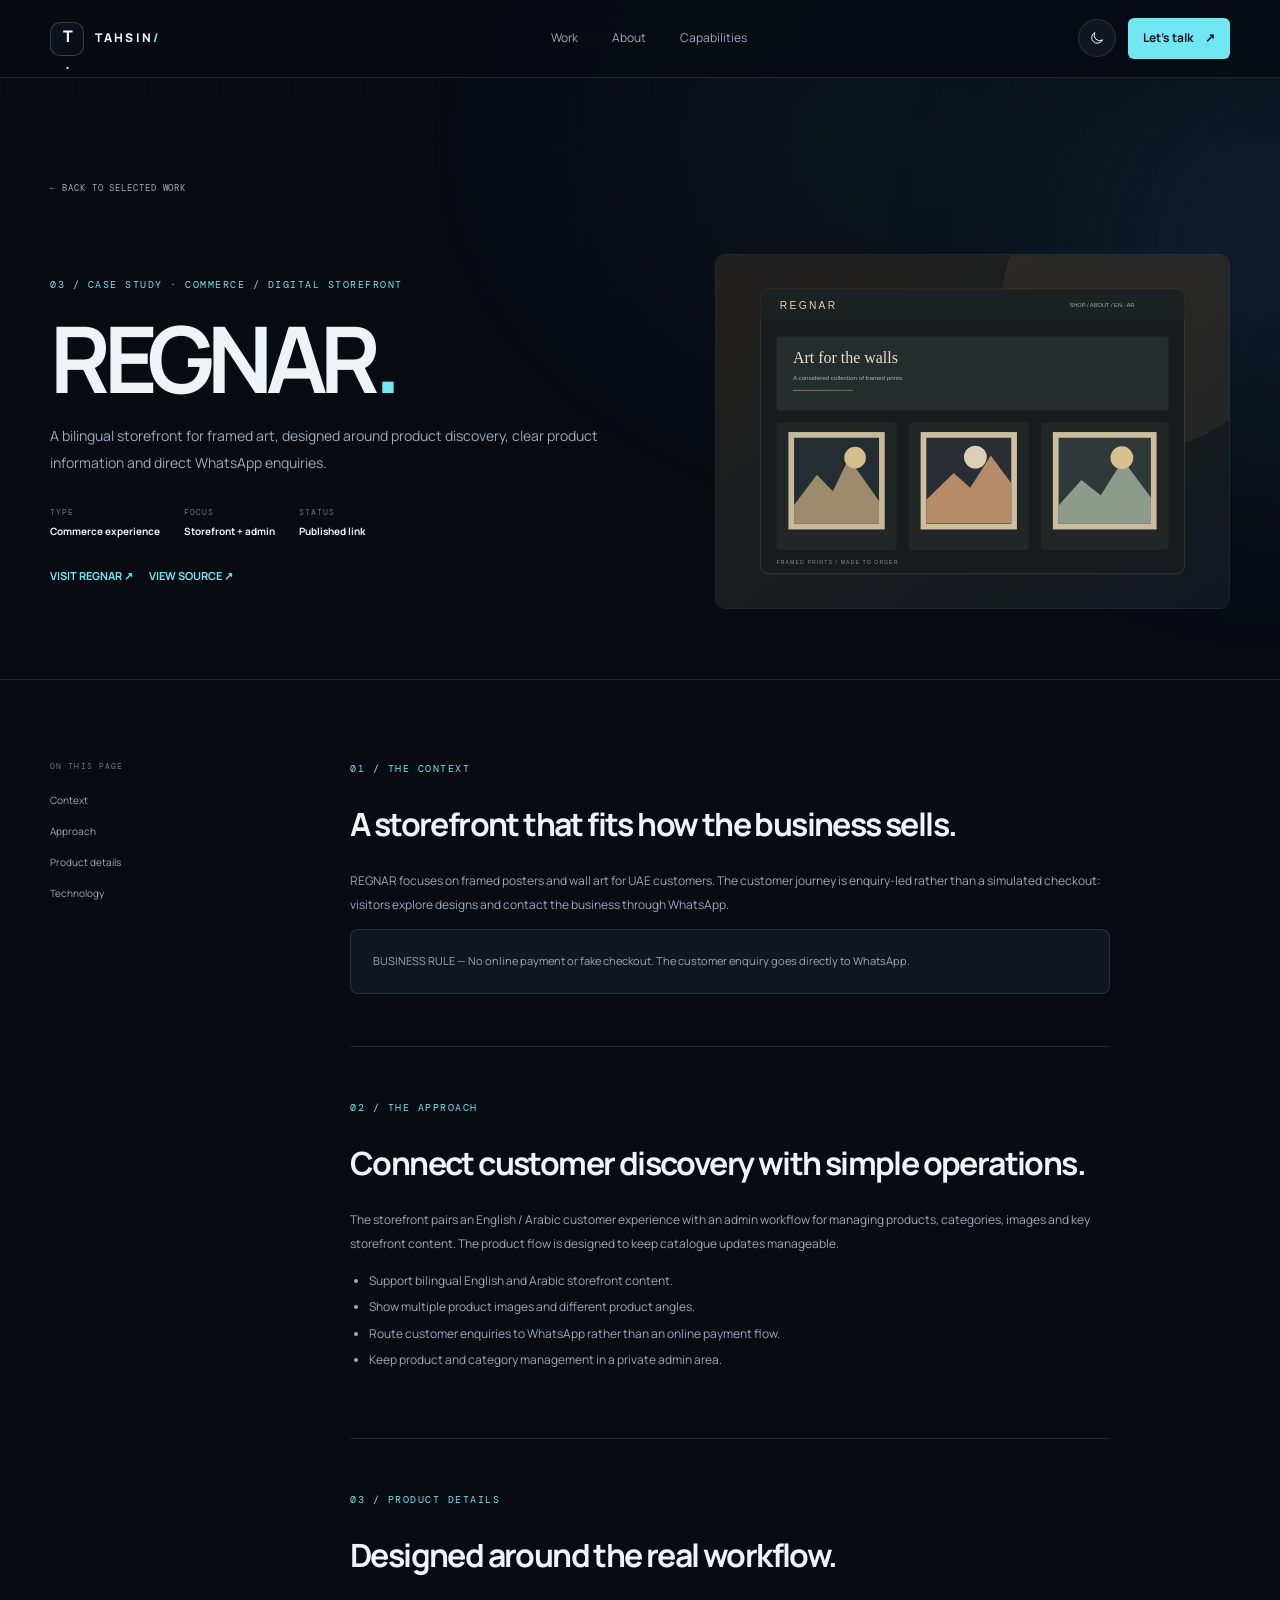
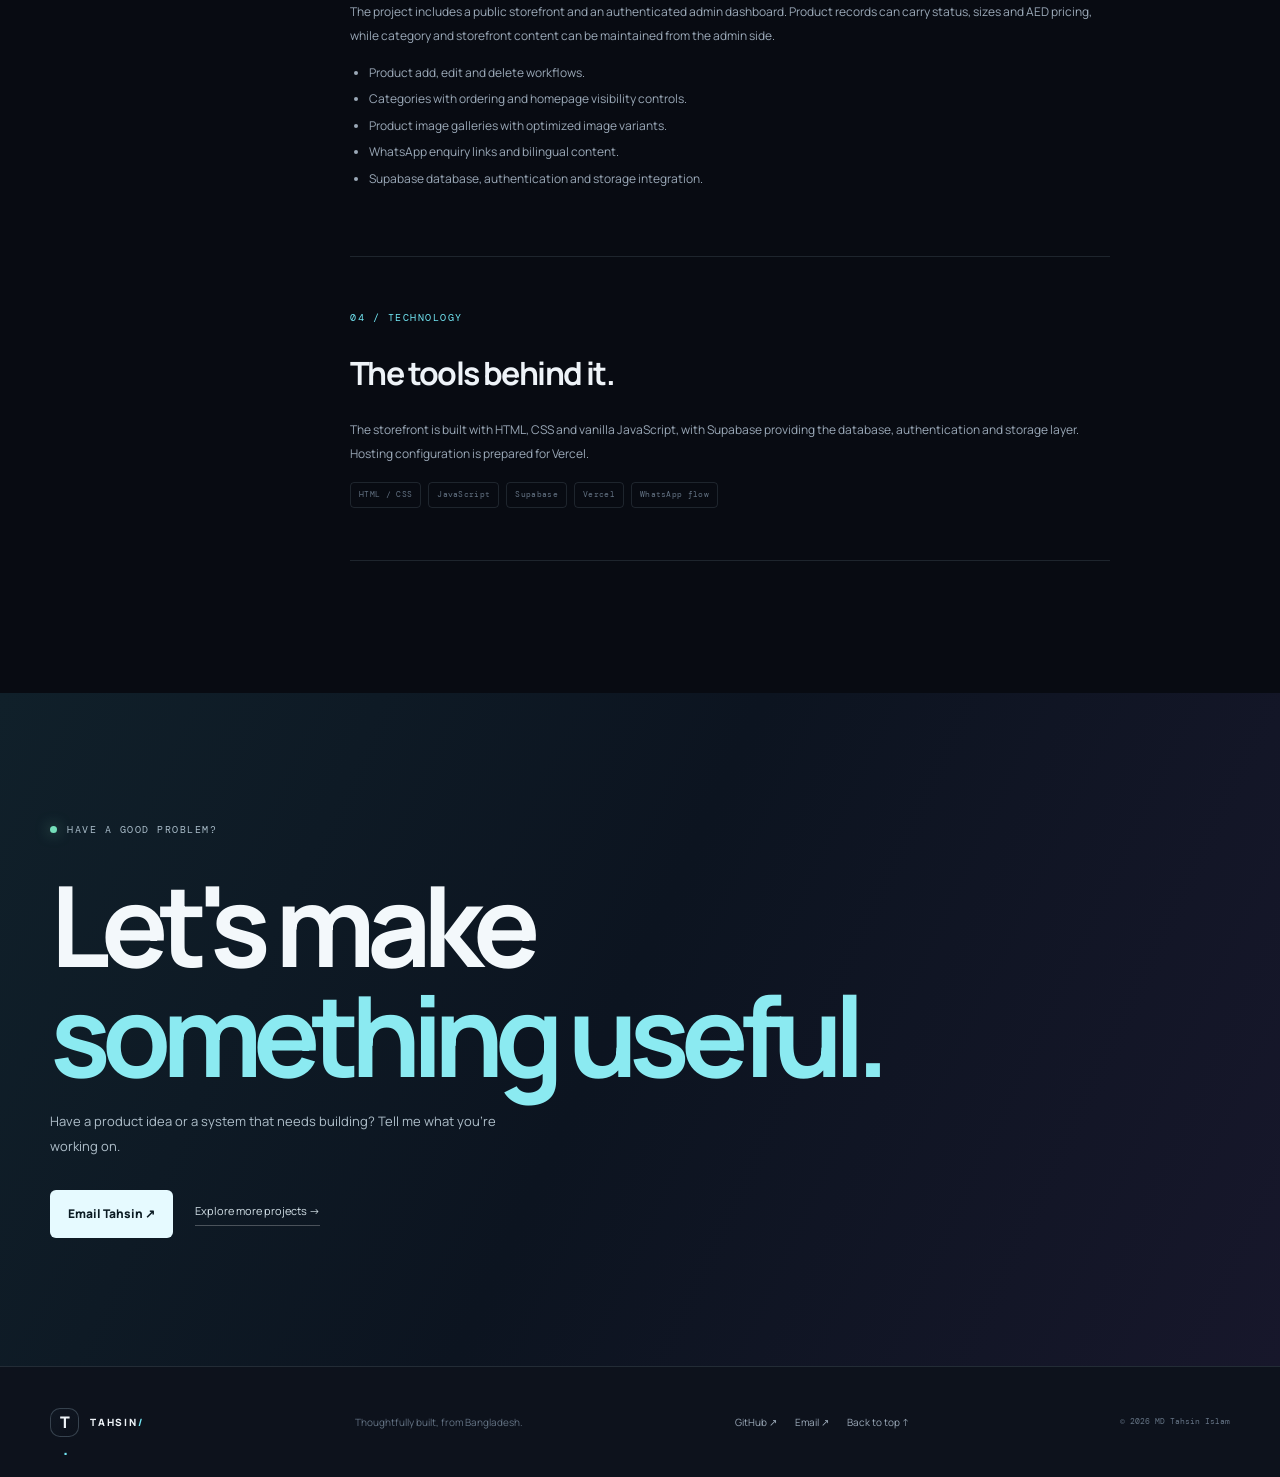
==== work/regnar/index.html @ c79d2301 "Install XOTahsin Portfolio V2" ====
<!doctype html>
<html lang="en" data-theme="dark">
<head>
  <meta charset="utf-8"><meta name="viewport" content="width=device-width,initial-scale=1"><meta name="theme-color" content="#080b12">
  <meta name="description" content="REGNAR — a bilingual framed-art storefront with product management and WhatsApp enquiries."><meta property="og:title" content="REGNAR — MD Tahsin Islam"><meta property="og:description" content="REGNAR — a bilingual framed-art storefront with product management and WhatsApp enquiries."><meta property="og:image" content="/assets/img/og-cover.svg">
  <title>REGNAR — MD Tahsin Islam</title><link rel="icon" type="image/svg+xml" href="/assets/img/favicon.svg"><link rel="preconnect" href="https://fonts.googleapis.com"><link rel="preconnect" href="https://fonts.gstatic.com" crossorigin><link href="https://fonts.googleapis.com/css2?family=DM+Mono:wght@400;500&family=Manrope:wght@400;500;600;700;800&display=swap" rel="stylesheet"><link rel="stylesheet" href="/assets/css/styles.css"><link rel="stylesheet" href="/assets/css/overrides.css"><script type="module" src="/assets/js/case.js"></script>
</head><body>
  <a class="skip-link" href="#main">Skip to content</a><div class="scroll-progress"><span id="scroll-progress-bar"></span></div><div class="ambient ambient-one"></div><div class="grid-noise"></div>
  <header class="site-header"><a class="brand" href="/#top"><span class="brand-mark">T<span>.</span></span><span class="brand-name">TAHSIN<span class="brand-period">/</span></span></a><nav class="desktop-nav" aria-label="Main navigation"><a href="/#work">Work</a><a href="/#about">About</a><a href="/#capabilities">Capabilities</a></nav><div class="header-actions"><button class="icon-button theme-toggle" id="theme-toggle" type="button" aria-label="Switch theme" aria-pressed="false"><svg class="theme-icon theme-icon-moon" viewBox="0 0 24 24"><path d="M20.2 15.2A8.4 8.4 0 0 1 8.8 3.8 8.5 8.5 0 1 0 20.2 15.2Z"/></svg><svg class="theme-icon theme-icon-sun" viewBox="0 0 24 24"><circle cx="12" cy="12" r="3.8"/><path d="M12 2v2M12 20v2M4.93 4.93l1.42 1.42m11.3 11.3 1.42 1.42M2 12h2m16 0h2M4.93 19.07l1.42-1.42m11.3-11.3 1.42-1.42"/></svg></button><a class="header-cta" href="/#contact">Let's talk <span>↗</span></a></div></header>
  <main id="main"><section class="case-hero"><div class="section-shell"><a class="case-back" href="/#work">← BACK TO SELECTED WORK</a><div class="case-hero-grid"><div><div class="section-kicker">03 / CASE STUDY · COMMERCE / DIGITAL STOREFRONT</div><h1>REGNAR<span>.</span></h1><p class="case-lead">A bilingual storefront for framed art, designed around product discovery, clear product information and direct WhatsApp enquiries.</p><div class="case-meta"><div><span>TYPE</span><strong>Commerce experience</strong></div><div><span>FOCUS</span><strong>Storefront + admin</strong></div><div><span>STATUS</span><strong>Published link</strong></div></div><div class="case-next"><a href="https://regnar.vercel.app/" target="_blank" rel="noopener noreferrer">VISIT REGNAR ↗</a><a href="https://github.com/XOTahsin/Regnar" target="_blank" rel="noopener noreferrer">VIEW SOURCE ↗</a></div></div><div class="case-cover"><img src="/assets/img/project-regnar.svg" alt="Illustrative REGNAR product interface artwork" width="900" height="620"></div></div></div></section>
  <div class="section-shell case-content"><aside class="case-sidebar"><span>ON THIS PAGE</span><a href="#context">Context</a><a href="#approach">Approach</a><a href="#details">Product details</a><a href="#stack">Technology</a></aside><article class="case-article"><section id="context"><div class="section-kicker">01 / THE CONTEXT</div><h2>A storefront that fits how the business sells.</h2><p>REGNAR focuses on framed posters and wall art for UAE customers. The customer journey is enquiry-led rather than a simulated checkout: visitors explore designs and contact the business through WhatsApp.</p><div class="case-callout">BUSINESS RULE — No online payment or fake checkout. The customer enquiry goes directly to WhatsApp.</div></section><section id="approach"><div class="section-kicker">02 / THE APPROACH</div><h2>Connect customer discovery with simple operations.</h2><p>The storefront pairs an English / Arabic customer experience with an admin workflow for managing products, categories, images and key storefront content. The product flow is designed to keep catalogue updates manageable.</p><ul><li>Support bilingual English and Arabic storefront content.</li><li>Show multiple product images and different product angles.</li><li>Route customer enquiries to WhatsApp rather than an online payment flow.</li><li>Keep product and category management in a private admin area.</li></ul></section><section id="details"><div class="section-kicker">03 / PRODUCT DETAILS</div><h2>Designed around the real workflow.</h2><p>The project includes a public storefront and an authenticated admin dashboard. Product records can carry status, sizes and AED pricing, while category and storefront content can be maintained from the admin side.</p><ul><li>Product add, edit and delete workflows.</li><li>Categories with ordering and homepage visibility controls.</li><li>Product image galleries with optimized image variants.</li><li>WhatsApp enquiry links and bilingual content.</li><li>Supabase database, authentication and storage integration.</li></ul></section><section id="stack"><div class="section-kicker">04 / TECHNOLOGY</div><h2>The tools behind it.</h2><p>The storefront is built with HTML, CSS and vanilla JavaScript, with Supabase providing the database, authentication and storage layer. Hosting configuration is prepared for Vercel.</p><div class="tag-row"><span>HTML / CSS</span><span>JavaScript</span><span>Supabase</span><span>Vercel</span><span>WhatsApp flow</span></div></section></article></div>
  <section class="contact-section section-block"><div class="section-shell contact-inner"><div class="contact-kicker"><span class="eyebrow-dot"></span> HAVE A GOOD PROBLEM?</div><h2>Let's make<br><span>something useful.</span></h2><p>Have a product idea or a system that needs building? Tell me what you're working on.</p><div class="contact-actions"><a class="button button-light" href="mailto:mdtahsinislam.official@gmail.com?subject=Project%20enquiry">Email Tahsin ↗</a><a class="copy-email" href="/#work">Explore more projects →</a></div></div></section></main>
  <footer class="site-footer"><div class="section-shell footer-inner"><a class="brand footer-brand" href="/#top"><span class="brand-mark">T<span>.</span></span><span class="brand-name">TAHSIN<span class="brand-period">/</span></span></a><p>Thoughtfully built, from Bangladesh.</p><div class="footer-links"><a href="https://github.com/XOTahsin" target="_blank" rel="noopener noreferrer">GitHub ↗</a><a href="mailto:mdtahsinislam.official@gmail.com">Email ↗</a><a href="/#top">Back to top ↑</a></div><span class="footer-year">© <span id="current-year">2026</span> MD Tahsin Islam</span></div></footer>
</body></html>
---- assets/css/styles.css ----
:root{color-scheme:dark;--bg:#080b12;--bg-soft:#0d121c;--surface:#101722;--surface-2:#141e2a;--text:#eef3f8;--muted:#9ba9b8;--dim:#647384;--line:rgba(185,211,230,.13);--line-strong:rgba(185,211,230,.24);--accent:#72e7f4;--accent-2:#7b9dff;--violet:#b5a0ff;--gold:#d9c08a;--shadow:0 24px 80px rgba(0,0,0,.28);--font:'Manrope',-apple-system,BlinkMacSystemFont,'Segoe UI',sans-serif;--mono:'DM Mono',ui-monospace,monospace;--container:1180px;--header-h:78px}
:root[data-theme=light]{color-scheme:light;--bg:#f4f6f8;--bg-soft:#edf1f4;--surface:#fff;--surface-2:#f8fafb;--text:#111923;--muted:#536273;--dim:#778695;--line:rgba(25,45,65,.12);--line-strong:rgba(25,45,65,.23);--accent:#087d90;--accent-2:#526edc;--violet:#7656c9;--gold:#9a7736;--shadow:0 24px 80px rgba(31,52,75,.12)}
*{box-sizing:border-box}html{scroll-behavior:smooth;scroll-padding-top:calc(var(--header-h) + 24px)}body{margin:0;isolation:isolate;background:var(--bg);color:var(--text);font-family:var(--font);font-size:15px;line-height:1.7;overflow-x:hidden;transition:background .25s,color .25s}body::before{content:"";position:fixed;inset:0;z-index:-2;pointer-events:none;background:radial-gradient(45rem 35rem at var(--pointer-x,72%) var(--pointer-y,16%),rgba(67,176,207,.06),transparent 70%)}a{color:inherit;text-decoration:none}button,input{font:inherit}button{color:inherit}img{display:block;max-width:100%}::selection{background:rgba(114,231,244,.3);color:var(--text)}.section-shell{width:min(var(--container),calc(100% - 64px));margin-inline:auto}.section-block{padding-block:128px}.mono-label,.section-kicker,.eyebrow,.project-meta,.repo-heading,.toolkit-label,.contact-kicker{font-family:var(--mono);font-size:10px;letter-spacing:.15em;text-transform:uppercase}.sr-only{position:absolute!important;width:1px;height:1px;padding:0;margin:-1px;overflow:hidden;clip:rect(0,0,0,0);white-space:nowrap;border:0}.skip-link{position:fixed;top:8px;left:8px;z-index:3000;padding:10px 14px;background:var(--accent);color:#061018;border-radius:6px;transform:translateY(-150%)}.skip-link:focus{transform:translateY(0)}:focus-visible{outline:2px solid var(--accent);outline-offset:4px}.scroll-progress{position:fixed;inset:0 0 auto;height:2px;z-index:2000;background:transparent}.scroll-progress span{display:block;width:100%;height:100%;background:linear-gradient(90deg,var(--accent),var(--accent-2),var(--violet));transform:scaleX(0);transform-origin:left center}.ambient{position:fixed;z-index:-1;pointer-events:none;width:460px;height:460px;border-radius:50%;filter:blur(110px);opacity:.11}.ambient-one{top:2%;right:-240px;background:#4e9df2}.ambient-two{top:45%;left:-280px;background:#7654bb}.grid-noise{position:fixed;inset:0;z-index:-1;pointer-events:none;opacity:.12;background-image:linear-gradient(var(--line) 1px,transparent 1px),linear-gradient(90deg,var(--line) 1px,transparent 1px);background-size:72px 72px;mask-image:linear-gradient(to bottom,black,transparent 82%)}
.site-header{height:var(--header-h);position:sticky;top:0;z-index:1000;display:flex;align-items:center;justify-content:space-between;padding:0 max(32px,calc((100vw - var(--container))/2));background:color-mix(in srgb,var(--bg) 84%,transparent);backdrop-filter:blur(18px);border-bottom:1px solid var(--line)}.brand{display:inline-flex;align-items:center;gap:11px}.brand-mark{width:34px;height:34px;display:grid;place-items:center;border:1px solid var(--line-strong);border-radius:10px;font-size:16px;font-weight:800;letter-spacing:-.08em;background:linear-gradient(145deg,var(--surface),transparent)}.brand-mark span,.brand-period{color:var(--accent)}.brand-name{font-size:12px;letter-spacing:.18em;font-weight:800}.desktop-nav{display:flex;align-items:center;gap:34px;margin-left:60px}.desktop-nav a{font-size:12px;color:var(--muted);transition:color .2s}.desktop-nav a:hover,.desktop-nav a.is-active{color:var(--text)}.header-actions{display:flex;align-items:center;gap:12px}.icon-button,.mobile-menu-toggle{width:38px;height:38px;border:1px solid var(--line);border-radius:50%;background:var(--surface);display:grid;place-items:center;cursor:pointer}.theme-icon{width:16px;height:16px;fill:none;stroke:currentColor;stroke-width:1.5;stroke-linecap:round;stroke-linejoin:round}.theme-icon-sun{display:none}:root[data-theme=light] .theme-icon-moon{display:none}:root[data-theme=light] .theme-icon-sun{display:block}.command-trigger{display:flex;align-items:center;gap:14px;padding:8px 10px;border:1px solid var(--line);border-radius:7px;background:transparent;color:var(--muted);font-size:11px;cursor:pointer}.command-trigger kbd,.command-head kbd,.command-options kbd,.command-foot kbd{font-family:var(--mono);font-size:10px;border:1px solid var(--line);border-radius:4px;padding:3px 6px;color:var(--dim)}.header-cta{font-size:12px;font-weight:700;padding:10px 15px;border-radius:6px;background:var(--accent);color:#06131a}.header-cta span{margin-left:10px}.mobile-menu-toggle{display:none;align-content:center;gap:5px;border-radius:8px}.mobile-menu-toggle span{width:15px;height:1px;background:currentColor}.mobile-menu{position:fixed;top:var(--header-h);left:0;right:0;z-index:999;padding:12px 28px 24px;background:var(--bg-soft);border-bottom:1px solid var(--line);box-shadow:var(--shadow)}.mobile-menu[hidden]{display:none}.mobile-menu a{display:flex;justify-content:space-between;padding:14px 0;border-bottom:1px solid var(--line);font-size:14px}.mobile-menu a span{font-family:var(--mono);color:var(--dim);font-size:10px}
.hero{min-height:calc(100svh - var(--header-h));padding-top:105px;padding-bottom:60px;display:grid;grid-template-columns:1.06fr .94fr;align-items:center;position:relative}.hero-copy{position:relative;z-index:2;padding-bottom:25px}.eyebrow{display:flex;align-items:center;gap:11px;color:var(--muted)}.eyebrow-dot,.project-live i,.github-live-label i{width:7px;height:7px;border-radius:50%;background:#79dcae;box-shadow:0 0 14px rgba(121,220,174,.6)}.eyebrow-line{width:38px;height:1px;background:var(--line-strong)}h1,h2,h3,p{margin-top:0}.hero h1{font-size:clamp(54px,7.3vw,100px);line-height:1.02;letter-spacing:-.075em;font-weight:700;margin:35px 0 28px}.hero-highlight{color:var(--accent)}.hero-dot{color:var(--violet)}.hero-intro{max-width:540px;font-size:16px;line-height:1.9;color:var(--muted)}.hero-intro strong{color:var(--text);font-weight:700}.hero-actions{display:flex;align-items:center;gap:27px;margin-top:35px}.button{display:inline-flex;align-items:center;justify-content:center;gap:22px;padding:14px 18px;border-radius:6px;font-size:12px;font-weight:800;transition:transform .2s,background .2s}.button:hover{transform:translateY(-2px)}.button-primary{background:var(--accent);color:#07151c}.button-primary span,.text-link span{font-size:17px}.text-link{display:inline-flex;align-items:center;gap:12px;font-size:12px;font-weight:700;border-bottom:1px solid var(--line-strong);padding-bottom:5px;transition:color .2s,border-color .2s}.text-link:hover{color:var(--accent);border-color:var(--accent)}.hero-footnote{display:flex;gap:17px;margin-top:64px;font-size:11px;color:var(--muted)}.hero-footnote .mono-label{font-size:9px;color:var(--dim)}
.hero-art{position:relative;min-height:565px;display:grid;place-items:center;isolation:isolate}.art-orbit{position:absolute;border:1px solid var(--line);border-radius:50%;width:470px;height:470px;transform:rotate(-24deg)}.orbit-two{width:560px;height:350px;transform:rotate(38deg);border-color:color-mix(in srgb,var(--accent) 20%,transparent)}.art-index,.art-coordinate{position:absolute;color:var(--dim);font-size:9px}.art-index{top:30px;right:0}.art-coordinate{bottom:35px;right:0}.floating-panel{position:absolute;border:1px solid var(--line-strong);background:color-mix(in srgb,var(--surface) 84%,transparent);backdrop-filter:blur(22px);box-shadow:var(--shadow)}.panel-main{width:min(410px,78%);min-height:275px;padding:26px;border-radius:14px;z-index:2;transform:rotate(-4deg);animation:panel-float 8s ease-in-out infinite}.panel-top,.panel-footer{display:flex;align-items:center;justify-content:space-between}.panel-kicker,.panel-status,.panel-footer,.mini-label{font-family:var(--mono);font-size:8px;letter-spacing:.12em;color:var(--dim)}.panel-status{display:flex;align-items:center;gap:7px;color:var(--muted)}.panel-status i{width:5px;height:5px;border-radius:50%;background:var(--accent)}.panel-brand{display:flex;align-items:center;gap:16px;margin:45px 0 27px}.panel-brand-symbol{font-size:36px;font-weight:800;letter-spacing:-.12em;color:var(--text)}.panel-brand-symbol span{color:var(--accent)}.panel-brand strong{display:block;font-size:17px;letter-spacing:-.04em}.panel-brand small{display:block;font-size:10px;color:var(--muted);margin-top:3px}.panel-rule{height:1px;background:var(--line)}.panel-metrics{display:grid;grid-template-columns:repeat(3,1fr);gap:10px;margin:17px 0 23px}.panel-metrics strong{display:block;font-family:var(--mono);font-size:15px;color:var(--accent)}.panel-metrics small{display:block;color:var(--dim);font-size:9px;margin-top:2px}.panel-footer{border-top:1px solid var(--line);padding-top:13px}.panel-mini{width:188px;padding:11px;border-radius:10px;z-index:3}.panel-mini img{width:100%;height:92px;object-fit:cover;border-radius:5px;margin:9px 0 7px}.mini-name{display:block;font-weight:800;font-size:12px;letter-spacing:.02em}.panel-study{left:0;top:90px;transform:rotate(7deg);animation:mini-float 7s ease-in-out infinite}.panel-commerce{right:0;bottom:80px;transform:rotate(5deg);animation:mini-float 8s 1s ease-in-out infinite reverse}.art-caption{position:absolute;left:0;bottom:35px;display:flex;align-items:center;gap:11px;color:var(--muted);font-size:10px;line-height:1.5}.caption-cross{font-size:20px;color:var(--accent)}.hero-bottom{position:absolute;left:0;right:0;bottom:18px;display:flex;justify-content:space-between;color:var(--dim);font-family:var(--mono);font-size:8px;letter-spacing:.16em}.hero-bottom i{display:inline-block;width:24px;height:1px;background:var(--accent);vertical-align:middle;margin-left:9px}.hero-bottom-right b{color:var(--accent);font-weight:400;margin-inline:6px}.intro-strip{overflow:hidden;border-block:1px solid var(--line);background:var(--surface)}.strip-inner{width:min(var(--container),calc(100% - 64px));margin:auto;min-height:65px;display:flex;align-items:center;justify-content:space-between;gap:20px;white-space:nowrap;color:var(--muted);font-family:var(--mono);font-size:9px;letter-spacing:.13em}.strip-inner i{width:4px;height:4px;border-radius:50%;background:var(--accent);opacity:.65;flex:0 0 auto}
.section-heading{display:flex;align-items:flex-end;justify-content:space-between;gap:35px;margin-bottom:48px}.section-kicker{color:var(--accent);margin-bottom:20px}.section-heading h2,.about-copy h2,.focus-layout h2{font-size:clamp(38px,5vw,62px);font-weight:700;letter-spacing:-.065em;line-height:1.12;margin:0}.section-heading h2 span,.about-copy h2 span,.focus-layout h2 span{color:var(--muted)}.section-aside{max-width:350px;color:var(--muted);font-size:12px;line-height:1.9;margin:0 0 5px}.work-toolbar{display:flex;justify-content:space-between;align-items:center;margin-bottom:22px}.filter-group{display:flex;align-items:center;gap:7px;flex-wrap:wrap}.filter-chip{border:1px solid var(--line);border-radius:30px;padding:8px 13px;background:transparent;color:var(--muted);font-size:10px;cursor:pointer;transition:background .2s,color .2s,border-color .2s}.filter-chip span{font-family:var(--mono);font-size:9px;color:var(--dim);margin-left:7px}.filter-chip.is-active,.filter-chip:hover{background:var(--surface-2);border-color:var(--line-strong);color:var(--text)}.filter-chip.is-active span{color:var(--accent)}.subtle-link{color:var(--muted);font-size:10px}.project-grid{display:grid;grid-template-columns:1fr 1fr;gap:38px 24px}.project-card{min-width:0;transition:opacity .25s,transform .25s}.project-card-featured{grid-column:1/-1;display:grid;grid-template-columns:1.15fr .85fr;column-gap:32px;align-items:center}.project-card.is-hidden{display:none}.project-visual{display:block;position:relative;overflow:hidden;border:1px solid var(--line);border-radius:11px;background:var(--surface);aspect-ratio:1.47;isolation:isolate}.project-card-featured .project-visual{grid-row:span 4;aspect-ratio:1.5}.project-visual img{width:100%;height:100%;object-fit:cover;transition:transform .65s cubic-bezier(.2,.7,.2,1)}.project-visual:hover img{transform:scale(1.035)}.visual-stamp{position:absolute;left:16px;top:15px;padding:6px 9px;border:1px solid rgba(255,255,255,.18);border-radius:4px;background:rgba(7,12,20,.65);color:#dceaf0;font-family:var(--mono);font-size:8px;letter-spacing:.12em}.visual-arrow{position:absolute;right:15px;bottom:15px;width:34px;height:34px;border-radius:50%;display:grid;place-items:center;background:var(--accent);color:#07151c;font-size:17px;opacity:0;transform:translate(-4px,4px);transition:opacity .2s,transform .2s}.project-visual:hover .visual-arrow,.project-visual:focus-visible .visual-arrow{opacity:1;transform:none}.project-meta{display:flex;align-items:center;justify-content:space-between;color:var(--dim);font-size:8px;letter-spacing:.12em;margin:17px 0 12px}.project-live{display:flex;align-items:center;gap:7px;color:var(--muted)}.project-live i{width:5px;height:5px}.project-info{display:flex;align-items:center;justify-content:space-between;gap:14px}.project-info h3{font-size:26px;letter-spacing:-.05em;margin:0 0 7px}.project-info p{max-width:540px;color:var(--muted);font-size:12px;line-height:1.85;margin:0}.round-link{width:34px;height:34px;flex:0 0 auto;border:1px solid var(--line-strong);border-radius:50%;display:grid;place-items:center;color:var(--accent);transition:background .2s,color .2s}.round-link:hover{background:var(--accent);color:#07151c}.tag-row{display:flex;flex-wrap:wrap;gap:7px;margin-top:16px}.tag-row span,.cap-tags span{font-family:var(--mono);font-size:8px;letter-spacing:.04em;padding:5px 8px;border:1px solid var(--line);border-radius:4px;color:var(--dim)}.project-actions{display:flex;flex-wrap:wrap;gap:15px;margin-top:16px}.project-actions a{font-size:10px;font-weight:700;color:var(--muted);transition:color .2s}.project-actions a:hover{color:var(--accent)}.work-note{display:flex;align-items:center;gap:12px;margin-top:48px;padding:16px 18px;border:1px solid var(--line);border-radius:7px;background:var(--surface);color:var(--muted);font-size:11px}.note-mark{color:var(--accent);font-size:17px}.work-note a{color:var(--text);border-bottom:1px solid var(--accent)}
.about-section{background:var(--bg-soft);border-block:1px solid var(--line)}.about-layout{display:grid;grid-template-columns:.86fr 1.14fr;gap:9%;align-items:center}.about-visual{min-height:440px;position:relative;display:grid;place-items:center;overflow:hidden;border:1px solid var(--line-strong);border-radius:9px;background:radial-gradient(ellipse at 50% 48%,rgba(82,178,204,.15),transparent 52%),linear-gradient(145deg,var(--surface),transparent 65%)}.about-visual::before,.about-visual::after{content:"";position:absolute;border:1px solid var(--line);border-radius:50%;width:340px;height:340px}.about-visual::after{width:240px;height:240px;border-color:color-mix(in srgb,var(--accent) 30%,transparent)}.about-monogram{position:relative;z-index:2;font-size:170px;font-weight:800;line-height:1;letter-spacing:-.14em;color:var(--text);text-shadow:0 12px 80px rgba(114,231,244,.16)}.about-monogram span{color:var(--accent)}.about-vertical{position:absolute;left:20px;top:22px;writing-mode:vertical-rl;color:var(--dim);font-size:8px}.about-card-bottom{position:absolute;bottom:18px;left:20px;right:20px;display:flex;justify-content:space-between;color:var(--dim);font-family:var(--mono);font-size:8px;letter-spacing:.1em}.about-orbit{position:absolute;width:460px;height:90px;border:1px solid rgba(114,231,244,.26);border-radius:50%;transform:rotate(-27deg)}.about-copy .section-kicker{margin-bottom:17px}.about-copy h2{font-size:clamp(36px,4.2vw,55px);margin-bottom:24px}.about-copy p{font-size:12px;color:var(--muted);line-height:2;margin-bottom:15px}.about-copy .about-lead{font-size:15px;color:var(--text);line-height:1.85}.about-facts{display:grid;grid-template-columns:1fr 1fr;gap:17px 20px;margin:31px 0}.about-facts>div{border-top:1px solid var(--line);padding-top:10px}.fact-label{display:block;font-family:var(--mono);font-size:8px;letter-spacing:.12em;color:var(--dim);margin-bottom:5px}.about-facts strong{font-size:10px;font-weight:700}
.capability-grid{display:grid;grid-template-columns:repeat(4,1fr);border:1px solid var(--line);border-radius:9px;overflow:hidden}.capability-card{position:relative;padding:25px 22px 22px;min-height:285px;background:var(--surface);border-right:1px solid var(--line);transition:background .2s}.capability-card:last-child{border-right:0}.capability-card:hover{background:var(--surface-2)}.cap-number{font-family:var(--mono);font-size:9px;color:var(--dim)}.cap-icon{margin:26px 0 18px;color:var(--accent);font-size:24px}.capability-card h3{font-size:15px;letter-spacing:-.03em;margin-bottom:11px}.capability-card p{font-size:10px;color:var(--muted);line-height:1.9;min-height:77px}.cap-tags{display:flex;flex-wrap:wrap;gap:5px}.cap-tags span{font-size:7px;padding:4px 6px}.toolkit{display:flex;align-items:flex-start;gap:35px;margin-top:26px;padding:19px 0;border-top:1px solid var(--line);border-bottom:1px solid var(--line)}.toolkit-label{color:var(--dim);white-space:nowrap;padding-top:6px}.toolkit-list{display:flex;flex-wrap:wrap;gap:8px}.toolkit-list span{padding:5px 9px;background:var(--surface);border:1px solid var(--line);border-radius:4px;font-size:9px;color:var(--muted)}
.focus-section{background:var(--surface);border-block:1px solid var(--line)}.focus-layout{display:grid;grid-template-columns:.9fr 1.1fr;gap:10%;align-items:start}.focus-layout h2{font-size:clamp(38px,5vw,58px)}.focus-intro{max-width:370px;color:var(--muted);font-size:12px;line-height:1.9;margin-top:22px}.focus-list{border-top:1px solid var(--line)}.focus-item{display:grid;grid-template-columns:34px 1fr 20px;gap:15px;align-items:start;padding:22px 0;border-bottom:1px solid var(--line)}.focus-index{font-family:var(--mono);font-size:10px;color:var(--accent);padding-top:5px}.focus-item h3{font-size:14px;margin:0 0 5px}.focus-item p{color:var(--muted);font-size:10px;margin:0;line-height:1.8}.focus-arrow{color:var(--dim);font-size:16px}
.github-panel{border:1px solid var(--line-strong);border-radius:10px;background:var(--surface);padding:28px}.github-profile{display:flex;align-items:center;gap:15px}.github-avatar{width:54px;height:54px;border-radius:15px;display:grid;place-items:center;background:linear-gradient(145deg,var(--surface-2),rgba(114,231,244,.12));border:1px solid var(--line-strong);font-size:22px;font-weight:800;letter-spacing:-.1em}.github-avatar span{color:var(--accent)}.github-identity{display:flex;flex-direction:column;align-items:flex-start;line-height:1.6}.github-identity strong{font-size:14px}.github-identity span{font-size:10px;color:var(--muted)}.github-identity a{font-family:var(--mono);font-size:9px;color:var(--accent);margin-top:3px}.github-live-label{margin-left:auto;align-self:flex-start;display:flex;align-items:center;gap:8px;font-family:var(--mono);font-size:8px;letter-spacing:.12em;color:var(--muted)}.github-live-label i{width:5px;height:5px}.github-stats{display:grid;grid-template-columns:repeat(3,1fr);margin:25px 0;padding:18px 0;border-block:1px solid var(--line)}.github-stats>div{display:flex;flex-direction:column;gap:4px;border-right:1px solid var(--line);padding-left:23px}.github-stats>div:first-child{padding-left:0}.github-stats>div:last-child{border:0}.github-stats strong{font-size:27px;letter-spacing:-.06em}.github-stats span{font-size:9px;color:var(--muted)}.repo-heading{display:flex;justify-content:space-between;align-items:center;color:var(--dim);font-size:8px}.repo-heading a{color:var(--accent);font-size:9px}.repo-list{display:grid;grid-template-columns:repeat(2,1fr);gap:10px;margin-top:14px}.repo-item{display:block;padding:13px;border:1px solid var(--line);border-radius:6px;min-width:0;transition:border-color .2s,background .2s}.repo-item:hover{border-color:var(--line-strong);background:var(--surface-2)}.repo-item strong{display:block;font-size:11px;overflow:hidden;text-overflow:ellipsis;white-space:nowrap}.repo-item p{font-size:9px;color:var(--muted);margin:5px 0 8px;line-height:1.6;min-height:28px}.repo-item-meta{display:flex;gap:12px;font-family:var(--mono);font-size:8px;color:var(--dim)}.repo-loading{padding:18px 0;color:var(--muted);font-size:10px;grid-column:1/-1}.loading-dot{display:inline-block;width:6px;height:6px;border-radius:50%;background:var(--accent);margin-right:8px;animation:pulse 1s infinite}.github-footnote{margin:14px 0 0;font-size:9px;color:var(--dim)}
.notes-grid{display:grid;grid-template-columns:repeat(3,1fr);gap:14px}.note-card{border:1px solid var(--line);border-radius:8px;padding:21px;background:var(--surface);transition:transform .2s,border-color .2s}.note-card:hover{transform:translateY(-3px);border-color:var(--line-strong)}.note-top{display:flex;justify-content:space-between;gap:10px;font-family:var(--mono);font-size:8px;letter-spacing:.1em;color:var(--dim)}.note-card h3{font-size:17px;letter-spacing:-.04em;margin:27px 0 10px}.note-card>p,.note-card details p{font-size:10px;line-height:1.9;color:var(--muted)}.note-card details{border-top:1px solid var(--line);padding-top:12px;margin-top:15px}.note-card summary{font-size:10px;color:var(--accent);cursor:pointer;font-weight:700}.note-card details p{margin:12px 0 0}
.process-grid{display:grid;grid-template-columns:repeat(4,1fr);border-top:1px solid var(--line);border-bottom:1px solid var(--line)}.process-step{padding:24px 24px 25px 0;border-right:1px solid var(--line);margin-right:24px}.process-step:last-child{border:0;margin:0}.process-step>span{font-family:var(--mono);font-size:10px;color:var(--accent)}.process-step h3{font-size:16px;margin:25px 0 8px}.process-step p{font-size:10px;color:var(--muted);line-height:1.9;margin:0;max-width:210px}
.contact-section{overflow:hidden;background:linear-gradient(115deg,#10202a 0%,#0c1420 48%,#17172b 100%);color:#f3f8fb;position:relative}.contact-inner{position:relative;z-index:1}.contact-kicker{display:flex;align-items:center;gap:10px;color:#a9bcc9}.contact-kicker .eyebrow-dot{background:#75dfba}.contact-inner h2{font-size:clamp(58px,9vw,112px);line-height:.98;letter-spacing:-.08em;margin:32px 0 20px}.contact-inner h2 span{color:#8beaf1}.contact-inner>p{max-width:470px;color:#afbfca;font-size:13px;line-height:1.9}.contact-actions{display:flex;align-items:center;gap:22px;margin-top:31px}.button-light{background:#e6faff;color:#0b1b23}.copy-email{padding:0;border:0;border-bottom:1px solid rgba(255,255,255,.25);background:none;color:#d4e1e8;font-size:11px;cursor:pointer;padding-bottom:5px}.copy-email span{margin-left:8px}.contact-decoration{position:absolute;right:8%;top:50%;transform:translateY(-50%);font-size:clamp(190px,29vw,380px);font-weight:800;letter-spacing:-.16em;line-height:1;color:rgba(150,221,237,.055);pointer-events:none}.contact-decoration span{color:rgba(124,221,241,.18)}.site-footer{background:var(--bg-soft);border-top:1px solid var(--line)}.footer-inner{min-height:110px;display:flex;align-items:center;justify-content:space-between;gap:20px}.footer-inner p{margin:0;color:var(--dim);font-size:10px}.footer-brand .brand-mark{width:29px;height:29px}.footer-brand .brand-name{font-size:10px}.footer-links{display:flex;gap:18px}.footer-links a{font-size:10px;color:var(--muted)}.footer-links a:hover{color:var(--accent)}.footer-year{font-family:var(--mono);font-size:8px;color:var(--dim)}
.command-dialog{width:min(540px,calc(100% - 30px));padding:0;border:1px solid var(--line-strong);border-radius:12px;background:var(--bg-soft);color:var(--text);box-shadow:0 30px 100px rgba(0,0,0,.5)}.command-dialog::backdrop{background:rgba(1,5,10,.72);backdrop-filter:blur(7px)}.command-head,.command-foot{display:flex;align-items:center;justify-content:space-between;padding:14px 17px;color:var(--dim);font-family:var(--mono);font-size:8px;letter-spacing:.13em}.command-head{border-bottom:1px solid var(--line)}.command-dialog input{width:100%;border:0;border-bottom:1px solid var(--line);padding:19px 17px;background:transparent;color:var(--text);outline:none;font-size:14px}.command-options{padding:8px}.command-options button,.command-options a{width:100%;display:flex;align-items:center;justify-content:space-between;padding:12px 11px;border:0;border-radius:6px;background:transparent;color:var(--muted);font-size:11px;text-align:left;cursor:pointer}.command-options button:hover,.command-options a:hover,.command-options button:focus-visible,.command-options a:focus-visible{background:var(--surface-2);color:var(--text)}.command-foot{border-top:1px solid var(--line);letter-spacing:0}.command-foot kbd{padding:2px 4px}.toast{position:fixed;bottom:24px;left:50%;z-index:2500;transform:translate(-50%,20px);padding:10px 15px;border:1px solid var(--line-strong);border-radius:6px;background:var(--surface-2);color:var(--text);font-size:11px;opacity:0;pointer-events:none;transition:opacity .2s,transform .2s}.toast.is-visible{opacity:1;transform:translate(-50%,0)}.back-to-top{position:fixed;right:22px;bottom:22px;z-index:800;width:38px;height:38px;border:1px solid var(--line-strong);border-radius:50%;background:var(--surface);color:var(--accent);font-size:17px;cursor:pointer;opacity:0;transform:translateY(8px);pointer-events:none;transition:opacity .2s,transform .2s}.back-to-top.is-visible{opacity:1;transform:none;pointer-events:auto}
.reveal{opacity:0;transform:translateY(18px);transition:opacity .65s ease,transform .65s cubic-bezier(.2,.7,.2,1)}.reveal.is-visible{opacity:1;transform:none}@keyframes panel-float{0%,100%{translate:0 0}50%{translate:0 -11px}}@keyframes mini-float{0%,100%{translate:0 0}50%{translate:0 -9px}}@keyframes pulse{50%{opacity:.35;transform:scale(.8)}}
/* Project detail pages */
.case-hero{padding:95px 0 70px;border-bottom:1px solid var(--line)}.case-back{font-family:var(--mono);font-size:9px;color:var(--muted);letter-spacing:.1em}.case-hero-grid{display:grid;grid-template-columns:1fr .85fr;gap:60px;align-items:center;margin-top:55px}.case-hero h1{font-size:clamp(54px,8vw,92px);letter-spacing:-.08em;line-height:.98;margin:20px 0}.case-hero h1 span{color:var(--accent)}.case-lead{max-width:570px;color:var(--muted);font-size:14px;line-height:1.9}.case-cover{border:1px solid var(--line);border-radius:10px;overflow:hidden}.case-cover img{width:100%;height:auto}.case-meta{display:flex;flex-wrap:wrap;gap:24px;margin-top:29px}.case-meta div{display:flex;flex-direction:column;gap:4px}.case-meta span{font-family:var(--mono);font-size:8px;letter-spacing:.12em;color:var(--dim)}.case-meta strong{font-size:10px}.case-content{display:grid;grid-template-columns:220px 1fr;gap:80px;padding-block:80px}.case-sidebar{position:sticky;top:110px;align-self:start}.case-sidebar span{display:block;font-family:var(--mono);font-size:8px;color:var(--dim);letter-spacing:.14em;margin-bottom:12px}.case-sidebar a{display:block;font-size:10px;color:var(--muted);padding:7px 0}.case-article{max-width:760px}.case-article section{padding-bottom:52px;margin-bottom:52px;border-bottom:1px solid var(--line)}.case-article h2{font-size:32px;letter-spacing:-.05em;margin:0 0 18px}.case-article p{font-size:12px;line-height:2;color:var(--muted)}.case-article ul{padding-left:19px;color:var(--muted);font-size:12px;line-height:2.2}.case-callout{padding:22px;border:1px solid var(--line);border-radius:8px;background:var(--surface);color:var(--muted);font-size:11px}.case-next{display:flex;flex-wrap:wrap;gap:16px;margin-top:27px}.case-next a{font-size:11px;color:var(--accent);font-weight:700}
@media(max-width:1000px){.desktop-nav{gap:20px;margin-left:20px}.hero{grid-template-columns:1fr .85fr}.hero-art{min-height:480px}.panel-mini{width:155px}.capability-grid{grid-template-columns:repeat(2,1fr)}.capability-card:nth-child(2){border-right:0}.capability-card:nth-child(-n+2){border-bottom:1px solid var(--line)}.about-layout{gap:6%}.case-content{gap:45px}}
@media(max-width:760px){:root{--header-h:66px}.section-shell{width:min(100% - 38px,var(--container))}.section-block{padding-block:86px}.site-header{padding-inline:19px}.desktop-nav,.command-trigger,.header-cta{display:none}.mobile-menu-toggle{display:grid}.hero{display:flex;flex-direction:column;align-items:stretch;min-height:auto;padding-top:70px;padding-bottom:76px}.hero h1{font-size:clamp(54px,12vw,82px);margin:27px 0 22px}.hero-intro{font-size:14px}.hero-art{min-height:410px;width:100%;margin-top:20px}.art-orbit{width:350px;height:350px}.orbit-two{width:420px;height:260px}.panel-main{width:min(340px,77%);min-height:245px;padding:20px}.panel-brand{margin:34px 0 22px}.panel-mini{width:145px}.panel-study{left:0;top:35px}.panel-commerce{right:0;bottom:40px}.art-index{top:0}.art-caption{bottom:0}.art-coordinate{bottom:0}.hero-bottom{bottom:17px}.hero-bottom-right{display:none}.strip-inner{width:max-content;min-height:54px;gap:23px;padding-left:19px;animation:strip-scroll 24s linear infinite}.intro-strip{overflow:hidden}.section-heading{display:block;margin-bottom:34px}.section-heading h2,.about-copy h2,.focus-layout h2{font-size:clamp(37px,9vw,54px)}.section-aside{margin-top:17px}.work-toolbar{align-items:flex-start;gap:15px;flex-direction:column}.project-grid{grid-template-columns:1fr;gap:33px}.project-card-featured{grid-column:auto;display:block}.project-card-featured .project-visual{aspect-ratio:1.4}.project-visual{aspect-ratio:1.45}.project-info h3{font-size:23px}.project-info p{font-size:11px}.work-note{margin-top:30px}.about-layout{grid-template-columns:1fr;gap:40px}.about-visual{min-height:330px;max-width:460px;width:100%;margin:auto}.about-monogram{font-size:140px}.about-copy p{font-size:11px}.about-facts{gap:13px}.capability-grid{grid-template-columns:1fr 1fr}.capability-card{padding:20px 15px;min-height:295px}.capability-card p{min-height:110px}.toolkit{display:block}.toolkit-list{margin-top:15px}.focus-layout{grid-template-columns:1fr;gap:35px}.github-panel{padding:18px}.github-stats>div{padding-left:13px}.github-stats strong{font-size:23px}.repo-list{grid-template-columns:1fr}.notes-grid{grid-template-columns:1fr}.process-grid{grid-template-columns:1fr 1fr}.process-step{margin:0;padding:20px 14px 22px 0;min-height:175px}.process-step:nth-child(2){border-right:0;margin:0;padding-left:14px}.process-step:nth-child(3){border-top:1px solid var(--line)}.process-step:nth-child(4){border-top:1px solid var(--line);padding-left:14px;border-right:0}.process-step h3{margin-top:19px}.contact-inner h2{font-size:clamp(60px,14vw,96px)}.contact-inner>p{font-size:12px}.contact-actions{align-items:flex-start;flex-direction:column;gap:17px}.contact-decoration{right:-5%;top:65%;font-size:250px}.footer-inner{padding-block:24px;min-height:0;display:grid;grid-template-columns:1fr 1fr;gap:17px}.footer-inner p{grid-column:1/-1;grid-row:2}.footer-links{grid-column:1/-1;grid-row:3;flex-wrap:wrap}.footer-year{grid-column:2;grid-row:1;text-align:right}.back-to-top{right:14px;bottom:14px}.case-hero{padding:55px 0 48px}.case-hero-grid{grid-template-columns:1fr;gap:28px;margin-top:35px}.case-hero h1{font-size:clamp(52px,14vw,78px)}.case-content{grid-template-columns:1fr;gap:18px;padding-block:48px}.case-sidebar{position:static;display:flex;flex-wrap:wrap;gap:12px;border-bottom:1px solid var(--line);padding-bottom:14px}.case-sidebar span{width:100%;margin:0}.case-sidebar a{padding:0}.case-article h2{font-size:27px}}
@media(max-width:430px){.hero-actions{align-items:flex-start;flex-direction:column;gap:18px}.hero-footnote{margin-top:38px;flex-direction:column;gap:5px}.hero-art{min-height:350px}.panel-main{width:78%;min-height:220px}.panel-mini{width:124px}.panel-study{top:40px}.panel-commerce{bottom:26px}.panel-brand{margin:25px 0 16px}.panel-brand-symbol{font-size:30px}.panel-brand strong{font-size:14px}.art-caption{font-size:9px}.github-profile{flex-wrap:wrap}.github-live-label{margin-left:0;width:100%}.github-stats strong{font-size:20px}.github-stats span{font-size:8px}.capability-card{min-height:310px}.capability-card h3{font-size:13px}.capability-card p{font-size:9px}.project-actions{gap:12px}}
@keyframes strip-scroll{to{transform:translateX(-40%)}}
@media(prefers-reduced-motion:reduce){html{scroll-behavior:auto}*,*::before,*::after{animation-duration:.01ms!important;animation-iteration-count:1!important;transition-duration:.01ms!important;scroll-behavior:auto!important}.reveal{opacity:1;transform:none}.strip-inner{animation:none}}
---- assets/css/overrides.css ----
.github-avatar.has-avatar{overflow:hidden;padding:0}.github-avatar.has-avatar img{width:100%;height:100%;object-fit:cover;border-radius:inherit}.github-avatar.has-avatar span{display:none}
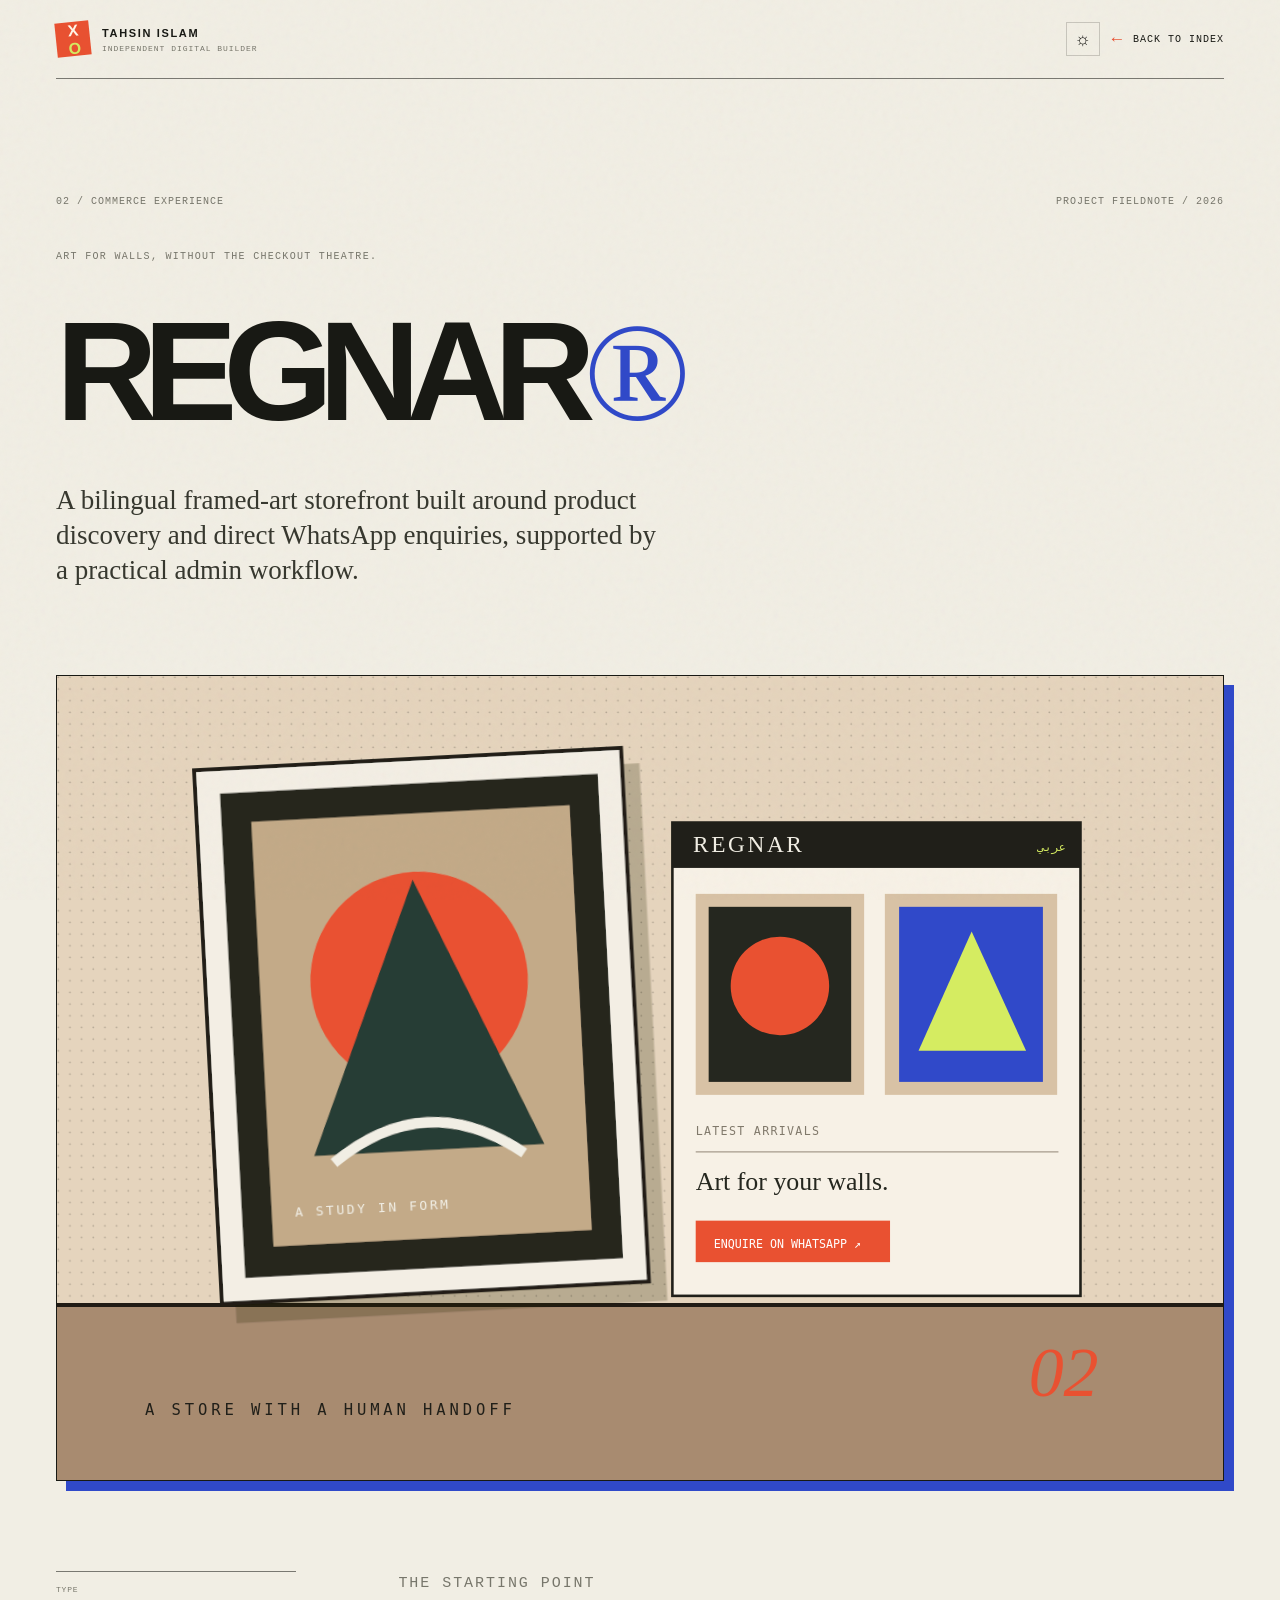
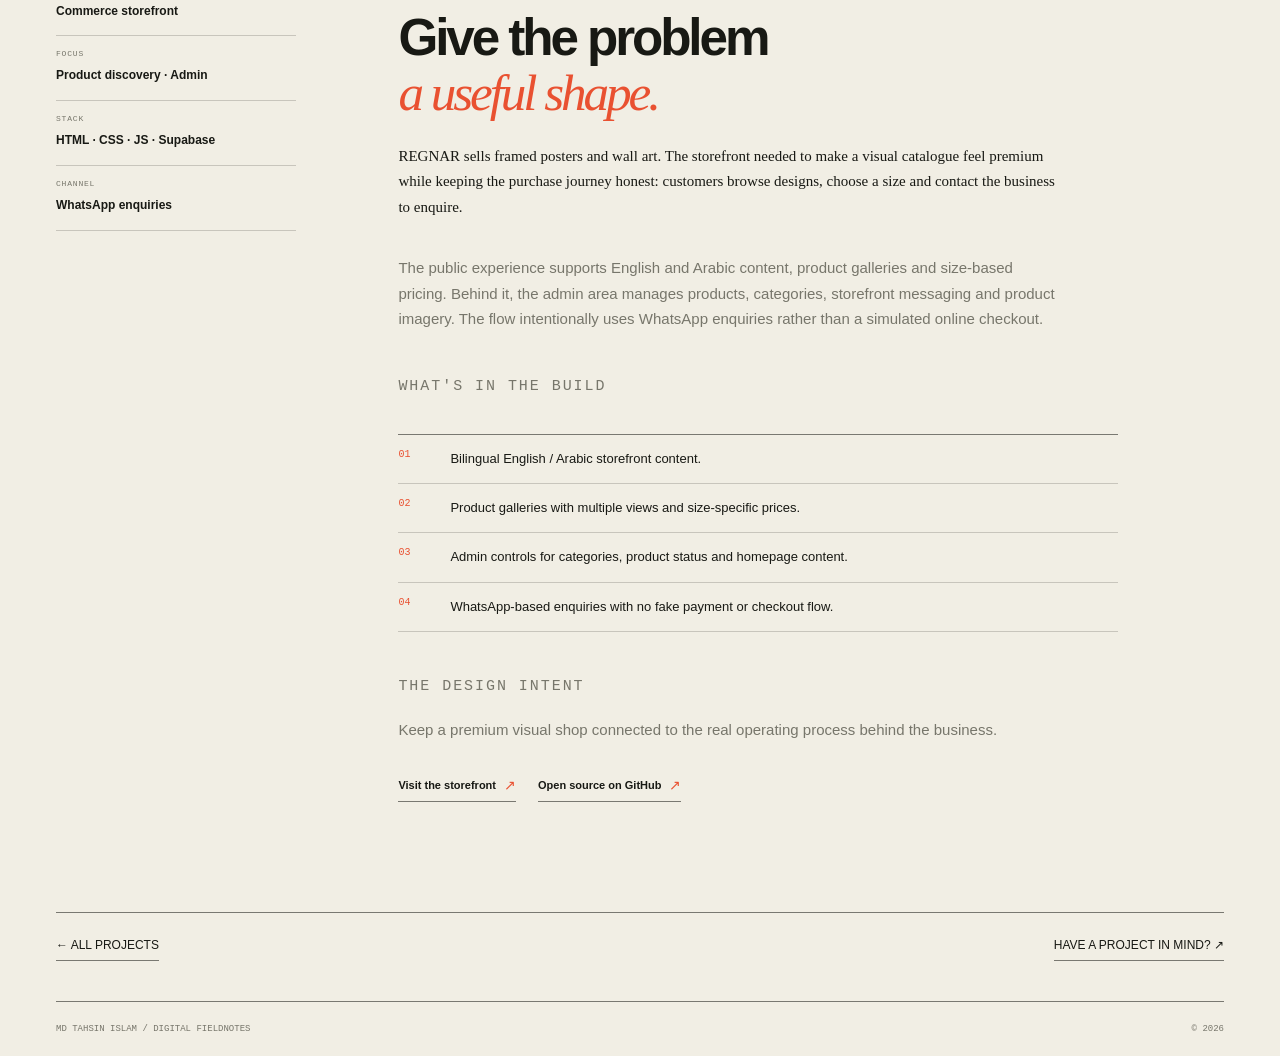
==== commit a7646457: "Rebuild portfolio as editorial digital fieldnotes" ====
--- a/work/regnar/index.html
+++ b/work/regnar/index.html
@@ -1,14 +1,47 @@
 <!doctype html>
-<html lang="en" data-theme="dark">
+<html lang="en" data-theme="paper">
 <head>
-  <meta charset="utf-8"><meta name="viewport" content="width=device-width,initial-scale=1"><meta name="theme-color" content="#080b12">
-  <meta name="description" content="REGNAR — a bilingual framed-art storefront with product management and WhatsApp enquiries."><meta property="og:title" content="REGNAR — MD Tahsin Islam"><meta property="og:description" content="REGNAR — a bilingual framed-art storefront with product management and WhatsApp enquiries."><meta property="og:image" content="/assets/img/og-cover.svg">
-  <title>REGNAR — MD Tahsin Islam</title><link rel="icon" type="image/svg+xml" href="/assets/img/favicon.svg"><link rel="preconnect" href="https://fonts.googleapis.com"><link rel="preconnect" href="https://fonts.gstatic.com" crossorigin><link href="https://fonts.googleapis.com/css2?family=DM+Mono:wght@400;500&family=Manrope:wght@400;500;600;700;800&display=swap" rel="stylesheet"><link rel="stylesheet" href="/assets/css/styles.css"><link rel="stylesheet" href="/assets/css/overrides.css"><script type="module" src="/assets/js/case.js"></script>
-</head><body>
-  <a class="skip-link" href="#main">Skip to content</a><div class="scroll-progress"><span id="scroll-progress-bar"></span></div><div class="ambient ambient-one"></div><div class="grid-noise"></div>
-  <header class="site-header"><a class="brand" href="/#top"><span class="brand-mark">T<span>.</span></span><span class="brand-name">TAHSIN<span class="brand-period">/</span></span></a><nav class="desktop-nav" aria-label="Main navigation"><a href="/#work">Work</a><a href="/#about">About</a><a href="/#capabilities">Capabilities</a></nav><div class="header-actions"><button class="icon-button theme-toggle" id="theme-toggle" type="button" aria-label="Switch theme" aria-pressed="false"><svg class="theme-icon theme-icon-moon" viewBox="0 0 24 24"><path d="M20.2 15.2A8.4 8.4 0 0 1 8.8 3.8 8.5 8.5 0 1 0 20.2 15.2Z"/></svg><svg class="theme-icon theme-icon-sun" viewBox="0 0 24 24"><circle cx="12" cy="12" r="3.8"/><path d="M12 2v2M12 20v2M4.93 4.93l1.42 1.42m11.3 11.3 1.42 1.42M2 12h2m16 0h2M4.93 19.07l1.42-1.42m11.3-11.3 1.42-1.42"/></svg></button><a class="header-cta" href="/#contact">Let's talk <span>↗</span></a></div></header>
-  <main id="main"><section class="case-hero"><div class="section-shell"><a class="case-back" href="/#work">← BACK TO SELECTED WORK</a><div class="case-hero-grid"><div><div class="section-kicker">03 / CASE STUDY · COMMERCE / DIGITAL STOREFRONT</div><h1>REGNAR<span>.</span></h1><p class="case-lead">A bilingual storefront for framed art, designed around product discovery, clear product information and direct WhatsApp enquiries.</p><div class="case-meta"><div><span>TYPE</span><strong>Commerce experience</strong></div><div><span>FOCUS</span><strong>Storefront + admin</strong></div><div><span>STATUS</span><strong>Published link</strong></div></div><div class="case-next"><a href="https://regnar.vercel.app/" target="_blank" rel="noopener noreferrer">VISIT REGNAR ↗</a><a href="https://github.com/XOTahsin/Regnar" target="_blank" rel="noopener noreferrer">VIEW SOURCE ↗</a></div></div><div class="case-cover"><img src="/assets/img/project-regnar.svg" alt="Illustrative REGNAR product interface artwork" width="900" height="620"></div></div></div></section>
-  <div class="section-shell case-content"><aside class="case-sidebar"><span>ON THIS PAGE</span><a href="#context">Context</a><a href="#approach">Approach</a><a href="#details">Product details</a><a href="#stack">Technology</a></aside><article class="case-article"><section id="context"><div class="section-kicker">01 / THE CONTEXT</div><h2>A storefront that fits how the business sells.</h2><p>REGNAR focuses on framed posters and wall art for UAE customers. The customer journey is enquiry-led rather than a simulated checkout: visitors explore designs and contact the business through WhatsApp.</p><div class="case-callout">BUSINESS RULE — No online payment or fake checkout. The customer enquiry goes directly to WhatsApp.</div></section><section id="approach"><div class="section-kicker">02 / THE APPROACH</div><h2>Connect customer discovery with simple operations.</h2><p>The storefront pairs an English / Arabic customer experience with an admin workflow for managing products, categories, images and key storefront content. The product flow is designed to keep catalogue updates manageable.</p><ul><li>Support bilingual English and Arabic storefront content.</li><li>Show multiple product images and different product angles.</li><li>Route customer enquiries to WhatsApp rather than an online payment flow.</li><li>Keep product and category management in a private admin area.</li></ul></section><section id="details"><div class="section-kicker">03 / PRODUCT DETAILS</div><h2>Designed around the real workflow.</h2><p>The project includes a public storefront and an authenticated admin dashboard. Product records can carry status, sizes and AED pricing, while category and storefront content can be maintained from the admin side.</p><ul><li>Product add, edit and delete workflows.</li><li>Categories with ordering and homepage visibility controls.</li><li>Product image galleries with optimized image variants.</li><li>WhatsApp enquiry links and bilingual content.</li><li>Supabase database, authentication and storage integration.</li></ul></section><section id="stack"><div class="section-kicker">04 / TECHNOLOGY</div><h2>The tools behind it.</h2><p>The storefront is built with HTML, CSS and vanilla JavaScript, with Supabase providing the database, authentication and storage layer. Hosting configuration is prepared for Vercel.</p><div class="tag-row"><span>HTML / CSS</span><span>JavaScript</span><span>Supabase</span><span>Vercel</span><span>WhatsApp flow</span></div></section></article></div>
-  <section class="contact-section section-block"><div class="section-shell contact-inner"><div class="contact-kicker"><span class="eyebrow-dot"></span> HAVE A GOOD PROBLEM?</div><h2>Let's make<br><span>something useful.</span></h2><p>Have a product idea or a system that needs building? Tell me what you're working on.</p><div class="contact-actions"><a class="button button-light" href="mailto:mdtahsinislam.official@gmail.com?subject=Project%20enquiry">Email Tahsin ↗</a><a class="copy-email" href="/#work">Explore more projects →</a></div></div></section></main>
-  <footer class="site-footer"><div class="section-shell footer-inner"><a class="brand footer-brand" href="/#top"><span class="brand-mark">T<span>.</span></span><span class="brand-name">TAHSIN<span class="brand-period">/</span></span></a><p>Thoughtfully built, from Bangladesh.</p><div class="footer-links"><a href="https://github.com/XOTahsin" target="_blank" rel="noopener noreferrer">GitHub ↗</a><a href="mailto:mdtahsinislam.official@gmail.com">Email ↗</a><a href="/#top">Back to top ↑</a></div><span class="footer-year">© <span id="current-year">2026</span> MD Tahsin Islam</span></div></footer>
-</body></html>+  <meta charset="utf-8"><meta name="viewport" content="width=device-width,initial-scale=1">
+  <meta name="theme-color" content="#f1eee4">
+  <meta name="description" content="REGNAR — a project by MD Tahsin Islam. A bilingual framed-art storefront built around product discovery and direct WhatsApp enquiries, supported by a practical admin workflow.">
+  <meta property="og:title" content="REGNAR — MD Tahsin Islam">
+  <meta property="og:description" content="A bilingual framed-art storefront built around product discovery and direct WhatsApp enquiries, supported by a practical admin workflow.">
+  <meta property="og:image" content="https://raw.githubusercontent.com/XOTahsin/tahsin-portfolio/main/assets/img/og-cover.png">
+  <title>REGNAR — MD Tahsin Islam</title>
+  <link rel="icon" href="../../assets/img/favicon.svg" type="image/svg+xml">
+  <link rel="stylesheet" href="../../assets/css/styles.css">
+  <script src="../../assets/js/case.js" defer></script>
+</head>
+<body class="case-page">
+  <div class="paper-grain" aria-hidden="true"></div>
+  <header class="case-header">
+    <a class="brand" href="../../index.html#top" aria-label="XOTahsin home"><span class="brand__mark">X<span>O</span></span><span class="brand__text"><strong>TAHSIN ISLAM</strong><small>INDEPENDENT DIGITAL BUILDER</small></span></a>
+    <div style="display:flex;align-items:center;gap:12px"><button class="icon-button theme-toggle" type="button" aria-label="Switch to night theme"><span class="theme-toggle__sun" aria-hidden="true">☼</span><span class="theme-toggle__moon" aria-hidden="true">◐</span></button><a class="case-back" href="../../index.html#work"><b>←</b> BACK TO INDEX</a></div>
+  </header>
+  <main>
+    <section class="case-hero">
+      <div class="case-kicker mono"><span>02 / COMMERCE EXPERIENCE</span><span>PROJECT FIELDNOTE / 2026</span></div>
+      <p class="eyebrow" style="margin-top:42px">ART FOR WALLS, WITHOUT THE CHECKOUT THEATRE.</p>
+      <h1>REGNAR<em>®</em></h1>
+      <p class="case-lede">A bilingual framed-art storefront built around product discovery and direct WhatsApp enquiries, supported by a practical admin workflow.</p>
+    </section>
+    <figure class="case-art"><img src="../../assets/img/project-regnar.svg" alt="Original visual artwork representing REGNAR"></figure>
+    <section class="case-body">
+      <aside class="case-facts" aria-label="Project details"><div class="case-fact"><span>TYPE</span><strong>Commerce storefront</strong></div><div class="case-fact"><span>FOCUS</span><strong>Product discovery · Admin</strong></div><div class="case-fact"><span>STACK</span><strong>HTML · CSS · JS · Supabase</strong></div><div class="case-fact"><span>CHANNEL</span><strong>WhatsApp enquiries</strong></div></aside>
+      <div class="case-copy">
+        <p class="eyebrow">THE STARTING POINT</p>
+        <h2>Give the problem<br><em>a useful shape.</em></h2>
+        <p class="case-lede">REGNAR sells framed posters and wall art. The storefront needed to make a visual catalogue feel premium while keeping the purchase journey honest: customers browse designs, choose a size and contact the business to enquire.</p>
+        <p>The public experience supports English and Arabic content, product galleries and size-based pricing. Behind it, the admin area manages products, categories, storefront messaging and product imagery. The flow intentionally uses WhatsApp enquiries rather than a simulated online checkout.</p>
+        <p class="eyebrow" style="margin-top:42px">WHAT'S IN THE BUILD</p>
+        <ul class="case-feature-list"><li><span>01</span>Bilingual English / Arabic storefront content.</li><li><span>02</span>Product galleries with multiple views and size-specific prices.</li><li><span>03</span>Admin controls for categories, product status and homepage content.</li><li><span>04</span>WhatsApp-based enquiries with no fake payment or checkout flow.</li></ul>
+        <p class="eyebrow" style="margin-top:42px">THE DESIGN INTENT</p>
+        <p>Keep a premium visual shop connected to the real operating process behind the business.</p>
+        <div class="project__links" style="margin-top:32px"><a href="https://regnar.vercel.app/" target="_blank" rel="noopener noreferrer">Visit the storefront <b>↗</b></a><a href="https://github.com/XOTahsin/Regnar" target="_blank" rel="noopener noreferrer">Open source on GitHub <b>↗</b></a></div>
+      </div>
+    </section>
+    <div class="case-cta"><a href="../../index.html#work">← ALL PROJECTS</a><a href="../../index.html#contact">HAVE A PROJECT IN MIND? ↗</a></div>
+  </main>
+  <footer class="case-footer"><span>MD TAHSIN ISLAM / DIGITAL FIELDNOTES</span><span>© <span id="case-year">2026</span></span></footer>
+</body>
+</html>
--- a/assets/css/styles.css
+++ b/assets/css/styles.css
@@ -1,24 +1,396 @@
+:root {
+  color-scheme: light;
+  --paper: #f1eee4;
+  --paper-deep: #e6e0d2;
+  --paper-light: #faf8f1;
+  --ink: #181914;
+  --ink-soft: #37382f;
+  --muted: #77766b;
+  --line: rgba(24, 25, 20, .19);
+  --line-strong: rgba(24, 25, 20, .55);
+  --red: #e95131;
+  --blue: #3049c9;
+  --acid: #d5ec61;
+  --serif: "DM Serif Display", Georgia, serif;
+  --sans: "DM Sans", Arial, sans-serif;
+  --mono: "DM Mono", "Courier New", monospace;
+  --page: min(1360px, calc(100vw - 112px));
+  --ease: cubic-bezier(.22,.8,.22,1);
+}
+html[data-theme="night"] {
+  color-scheme: dark;
+  --paper: #191a16;
+  --paper-deep: #24251f;
+  --paper-light: #20211b;
+  --ink: #f0eddf;
+  --ink-soft: #d1cebf;
+  --muted: #a09e91;
+  --line: rgba(240, 237, 223, .2);
+  --line-strong: rgba(240, 237, 223, .55);
+  --red: #ff7656;
+  --blue: #8797ff;
+  --acid: #d9ef72;
+}
+* { box-sizing: border-box; }
+html { scroll-behavior: smooth; scroll-padding-top: 100px; }
+body { margin: 0; background: var(--paper); color: var(--ink); font-family: var(--sans); font-size: 16px; line-height: 1.55; overflow-x: hidden; transition: background .35s ease, color .35s ease; }
+body, button, input { font-family: var(--sans); }
+a { color: inherit; text-decoration: none; }
+button { color: inherit; }
+::selection { background: var(--acid); color: #191a16; }
+.skip-link { position: fixed; z-index: 2000; top: 10px; left: 10px; padding: 10px 14px; background: var(--ink); color: var(--paper); transform: translateY(-150%); }
+.skip-link:focus { transform: translateY(0); }
+.paper-grain { position: fixed; z-index: 50; inset: 0; pointer-events: none; opacity: .16; background-image: url("data:image/svg+xml,%3Csvg viewBox='0 0 180 180' xmlns='http://www.w3.org/2000/svg'%3E%3Cfilter id='n'%3E%3CfeTurbulence type='fractalNoise' baseFrequency='.82' numOctaves='3' stitchTiles='stitch'/%3E%3C/filter%3E%3Crect width='100%25' height='100%25' filter='url(%23n)' opacity='.22'/%3E%3C/svg%3E"); mix-blend-mode: multiply; }
+html[data-theme="night"] .paper-grain { mix-blend-mode: screen; opacity: .08; }
+.edge-mark { position: fixed; z-index: 5; top: 50%; writing-mode: vertical-rl; transform: translateY(-50%); font: 9px var(--mono); letter-spacing: .14em; color: var(--muted); pointer-events: none; }
+.edge-mark--left { left: 13px; }
+.mono { font-family: var(--mono); font-size: 10px; line-height: 1.5; letter-spacing: .1em; }
+.section-shell { width: var(--page); margin-inline: auto; }
+.masthead { width: var(--page); min-height: 82px; margin-inline: auto; display: grid; grid-template-columns: 1fr auto 1fr; align-items: center; border-bottom: 1px solid var(--line-strong); position: relative; z-index: 100; }
+.brand { display: inline-flex; align-items: center; gap: 12px; width: fit-content; }
+.brand__mark { width: 40px; height: 40px; background: var(--red); color: #fff7e9; display: grid; place-items: center; font: 700 19px var(--sans); letter-spacing: -.12em; transform: rotate(-6deg); }
+.brand__mark span { color: var(--acid); }
+.brand__text { display: flex; flex-direction: column; gap: 1px; }
+.brand__text strong { font-size: 11px; letter-spacing: .15em; font-weight: 700; }
+.brand__text small { font: 8px var(--mono); color: var(--muted); letter-spacing: .12em; }
+.primary-nav { display: flex; gap: clamp(18px, 3vw, 44px); align-items: center; }
+.primary-nav a { font-size: 12px; color: var(--ink-soft); transition: color .2s ease; }
+.primary-nav a:hover, .primary-nav a:focus-visible { color: var(--red); }
+.primary-nav sup { font: 8px var(--mono); color: var(--muted); margin-left: 3px; }
+.masthead__actions { display: flex; justify-content: flex-end; align-items: center; gap: 18px; }
+.availability { font: 9px var(--mono); letter-spacing: .1em; white-space: nowrap; color: var(--muted); }
+.availability i { display: inline-block; width: 7px; height: 7px; margin-right: 7px; border-radius: 50%; background: #4b8c54; box-shadow: 0 0 0 3px rgba(75,140,84,.12); }
+.icon-button, .menu-toggle { border: 1px solid var(--line); background: transparent; width: 34px; height: 34px; display: grid; place-items: center; cursor: pointer; transition: background .2s ease, border-color .2s ease; }
+.icon-button:hover, .menu-toggle:hover { background: var(--paper-deep); border-color: var(--ink); }
+.theme-toggle { font-size: 18px; line-height: 1; }
+.theme-toggle__moon { display: none; }
+html[data-theme="night"] .theme-toggle__sun { display: none; }
+html[data-theme="night"] .theme-toggle__moon { display: inline; }
+.menu-toggle { display: none; padding: 9px; align-content: center; gap: 5px; }
+.menu-toggle span { display: block; height: 1px; width: 15px; background: var(--ink); transition: transform .2s ease; }
+.hero { padding-top: clamp(28px, 4vw, 54px); }
+.hero__topline { display: flex; justify-content: space-between; color: var(--muted); padding: 0 0 15px; border-bottom: 1px solid var(--line); }
+.hero__topline b { color: var(--red); font-weight: 400; margin: 0 6px; }
+.hero__grid { display: grid; grid-template-columns: minmax(0, 1.15fr) minmax(350px, .85fr); gap: clamp(22px, 5vw, 72px); align-items: center; padding: 36px 0 43px; }
+.eyebrow { margin: 0 0 18px; font: 10px var(--mono); letter-spacing: .13em; color: var(--muted); text-transform: uppercase; }
+.eyebrow__number { color: var(--red); margin-right: 12px; }
+.hero h1 { font-size: clamp(78px, 10.3vw, 153px); line-height: .79; letter-spacing: -.105em; font-weight: 700; margin: 0; max-width: 850px; }
+.hero h1 em { color: var(--blue); font: italic 400 1.03em/.78 var(--serif); letter-spacing: -.095em; padding-left: .08em; }
+.hero__star { color: var(--red); font-size: .37em; display: inline-block; vertical-align: top; margin: .15em 0 0 .08em; animation: star-turn 18s linear infinite; }
+.hero__period { color: var(--red); }
+.hero__bottomline { display: flex; justify-content: space-between; align-items: end; gap: 22px; margin-top: clamp(34px, 5vw, 70px); max-width: 630px; }
+.hero__dek { max-width: 340px; margin: 0; font-size: clamp(15px, 1.5vw, 19px); line-height: 1.45; color: var(--ink-soft); }
+.round-link { width: 100px; height: 100px; border: 1px solid var(--ink); border-radius: 50%; display: flex; flex-direction: column; align-items: center; justify-content: center; gap: 5px; flex: 0 0 auto; transition: transform .35s var(--ease), background .2s ease, color .2s ease; }
+.round-link span { font: 8px/1.3 var(--mono); letter-spacing: .08em; text-align: center; }
+.round-link b { font-size: 17px; font-weight: 400; }
+.round-link:hover { transform: rotate(-12deg); background: var(--ink); color: var(--paper); }
+.hero__art-wrap { max-width: 520px; margin-left: auto; width: 100%; }
+.art-note { display: flex; justify-content: space-between; font: 9px/1.5 var(--mono); letter-spacing: .12em; color: var(--muted); }
+.art-note--top { margin: 0 0 11px; }
+.art-note--bottom { margin-top: 10px; }
+.hero-art { aspect-ratio: 1.08 / 1; position: relative; overflow: hidden; background: var(--red); isolation: isolate; border: 1px solid var(--ink); box-shadow: 9px 9px 0 var(--blue); }
+.hero-art::before { content: ""; position: absolute; inset: 0; opacity: .2; background-image: radial-gradient(rgba(20,20,15,.8) .65px, transparent .65px); background-size: 5px 5px; z-index: 4; mix-blend-mode: multiply; pointer-events: none; }
+.hero-art__grid { position: absolute; inset: 0; background-image: linear-gradient(rgba(255,255,255,.22) 1px, transparent 1px), linear-gradient(90deg, rgba(255,255,255,.22) 1px, transparent 1px); background-size: 12.5% 12.5%; opacity: .25; }
+.hero-art__orb { position: absolute; border-radius: 50%; }
+.hero-art__orb--blue { width: 73%; aspect-ratio: 1; background: var(--blue); left: 14%; top: 13%; box-shadow: inset -22px -22px 0 rgba(0,0,0,.11); }
+.hero-art__orb--cream { width: 43%; aspect-ratio: 1; background: var(--acid); left: 39%; top: 36%; border: 1px solid var(--ink); }
+.hero-art__disc { position: absolute; top: 25%; left: 27%; width: 46%; aspect-ratio: 1; border-radius: 50%; background: var(--ink); color: var(--paper); z-index: 3; transform: rotate(-14deg); display: flex; flex-direction: column; justify-content: center; align-items: center; font: 700 clamp(22px, 3.1vw, 42px)/.82 var(--sans); letter-spacing: -.09em; text-align: center; box-shadow: 11px 12px 0 rgba(0,0,0,.15); }
+.hero-art__disc i { position: absolute; right: 9%; top: 12%; color: var(--red); font: normal 24px var(--sans); }
+.hero-art__bars { position: absolute; bottom: 13%; left: 9%; display: flex; align-items: end; gap: 5px; z-index: 5; transform: rotate(-7deg); }
+.hero-art__bars i { display: block; width: clamp(7px, 1.2vw, 14px); height: 36px; background: var(--paper); border: 1px solid var(--ink); }
+.hero-art__bars i:nth-child(2n) { height: 58px; background: var(--acid); }
+.hero-art__bars i:nth-child(3n) { height: 46px; background: var(--blue); }
+.hero-art__bars i:nth-child(4n) { height: 25px; }
+.hero-art__label { position: absolute; right: 5%; bottom: 6%; color: var(--paper); z-index: 5; font-size: 8px; }
+.hero-art__label span { color: var(--acid); }
+.hero-art__scribble { position: absolute; right: 8%; top: 5%; font: 65px var(--serif); color: var(--paper); transform: rotate(10deg); z-index: 5; }
+.hero-art__stamp { position: absolute; right: 6%; bottom: 13%; z-index: 5; background: var(--acid); border: 1px solid var(--ink); padding: 8px 10px; font: 8px/1.35 var(--mono); letter-spacing: .08em; transform: rotate(6deg); }
+.hero__footer { border-top: 1px solid var(--line-strong); border-bottom: 1px solid var(--line-strong); padding: 11px 0; display: flex; justify-content: space-between; align-items: center; color: var(--muted); }
+.scroll-cue { display: flex; align-items: center; gap: 10px; }
+.scroll-cue__line { width: 38px; height: 1px; background: var(--red); }
+.ticker { margin: clamp(62px, 8vw, 115px) 0 clamp(72px, 9vw, 128px); overflow: hidden; background: var(--blue); color: #f6f2e8; transform: rotate(-1deg) scale(1.02); border-block: 1px solid var(--ink); }
+.ticker__track { display: flex; width: max-content; animation: ticker-move 28s linear infinite; }
+.ticker__track span { padding: 13px 0; white-space: nowrap; font: 700 clamp(18px, 2.7vw, 34px)/1 var(--sans); letter-spacing: -.045em; }
+.ticker__track b { color: var(--acid); font-weight: 400; padding: 0 .45em; }
+@keyframes ticker-move { to { transform: translateX(-50%); } }
+@keyframes star-turn { to { transform: rotate(360deg); } }
+.section-heading { display: grid; grid-template-columns: 1.1fr .9fr; align-items: end; gap: 40px; margin-bottom: 40px; }
+.section-heading h2, .approach__top h2 { font-size: clamp(57px, 7.2vw, 100px); line-height: .86; letter-spacing: -.08em; margin: 0; }
+.section-heading h2 em, .approach__top h2 em { color: var(--red); font: italic 400 1.05em/.84 var(--serif); letter-spacing: -.06em; }
+.section-heading__note { max-width: 365px; justify-self: end; margin: 0 0 4px; font-size: 15px; line-height: 1.5; color: var(--muted); }
+.work-filter { display: flex; align-items: center; gap: 10px; border-top: 1px solid var(--line-strong); padding: 14px 0; margin-bottom: 2px; }
+.work-filter > .mono { margin-right: 13px; color: var(--muted); }
+.filter-button { padding: 7px 12px; border: 1px solid transparent; background: transparent; color: var(--muted); font-size: 11px; cursor: pointer; transition: background .2s, color .2s, border-color .2s; }
+.filter-button sup { font: 8px var(--mono); margin-left: 3px; }
+.filter-button:hover, .filter-button.is-active { color: var(--ink); border-color: var(--line-strong); background: var(--paper-deep); }
+.work-filter__rule { height: 1px; background: var(--line); flex: 1; margin-left: 12px; }
+.project-list { border-top: 1px solid var(--line-strong); }
+.project { display: grid; grid-template-columns: minmax(280px, .93fr) minmax(280px, 1.07fr) 28px; gap: clamp(25px, 4vw, 58px); padding: clamp(30px, 5vw, 65px) 0; border-bottom: 1px solid var(--line-strong); position: relative; transition: opacity .25s ease; }
+.project.is-hidden { display: none; }
+.project__visual { display: block; position: relative; overflow: hidden; align-self: start; border: 1px solid var(--ink); aspect-ratio: 1.45 / 1; background: var(--paper-deep); }
+.project__visual img { position: absolute; inset: 0; width: 100%; height: 100%; display: block; object-fit: cover; transition: transform .75s var(--ease); }
+.project__visual:hover img { transform: scale(1.035) rotate(.4deg); }
+.project__visual-index { position: absolute; left: 13px; top: 13px; font-size: 8px; padding: 6px 8px; background: var(--paper); color: var(--ink); border: 1px solid var(--ink); }
+.project__visual-link { position: absolute; right: 13px; bottom: 13px; display: flex; align-items: center; gap: 18px; background: var(--ink); color: var(--paper); padding: 8px 11px; font: 8px var(--mono); letter-spacing: .1em; transition: background .2s, color .2s; }
+.project__visual-link b { color: var(--acid); font-size: 15px; font-weight: 400; }
+.project__visual:hover .project__visual-link { background: var(--red); color: white; }
+.project__info { align-self: center; max-width: 580px; }
+.project__meta { display: flex; gap: 12px; justify-content: space-between; flex-wrap: wrap; color: var(--muted); font-size: 8px; padding-bottom: 13px; border-bottom: 1px solid var(--line); }
+.project h3 { margin: 22px 0 13px; font-size: clamp(42px, 5vw, 67px); line-height: .92; letter-spacing: -.075em; }
+.project h3 span { font: italic 400 1em var(--serif); color: var(--blue); letter-spacing: -.05em; }
+.project--regnar h3 span { color: var(--red); font-style: normal; font-size: .55em; vertical-align: top; margin-left: 5px; }
+.project__info p { margin: 0; max-width: 490px; font-size: 15px; line-height: 1.55; color: var(--ink-soft); }
+.project__tags { display: flex; flex-wrap: wrap; gap: 6px; margin: 22px 0 25px; }
+.project__tags span { font: 8px var(--mono); letter-spacing: .07em; padding: 6px 8px; border: 1px solid var(--line); color: var(--muted); }
+.project__links { display: flex; flex-wrap: wrap; gap: 12px 22px; }
+.project__links a { display: inline-flex; align-items: center; gap: 8px; font-size: 11px; font-weight: 700; border-bottom: 1px solid var(--line-strong); padding-bottom: 5px; transition: color .2s, border-color .2s; }
+.project__links a b { color: var(--red); font-size: 14px; font-weight: 400; }
+.project__links a:hover { color: var(--blue); border-color: var(--blue); }
+.project__number { align-self: start; justify-self: end; font: 9px var(--mono); color: var(--muted); padding-top: 5px; }
+.workshop { margin: 50px 0 0; border-top: 1px solid var(--line-strong); border-bottom: 1px solid var(--line-strong); }
+.workshop__heading { display: flex; justify-content: space-between; gap: 16px; padding: 14px 0; color: var(--muted); }
+.workshop__heading .eyebrow { margin: 0; color: var(--red); }
+.workshop__list { display: grid; grid-template-columns: repeat(3, 1fr); }
+.workshop__list a { display: grid; grid-template-columns: auto 1fr auto; grid-template-rows: auto auto; gap: 2px 13px; align-items: baseline; padding: 18px 15px 18px 0; border-top: 1px solid var(--line); transition: background .2s, padding .2s; }
+.workshop__list a + a { border-left: 1px solid var(--line); padding-left: 18px; }
+.workshop__list a:hover { background: var(--paper-deep); padding-left: 10px; }
+.workshop__list .mono { color: var(--red); font-size: 8px; grid-row: span 2; }
+.workshop__list strong { font-size: 18px; letter-spacing: -.04em; }
+.workshop__list small { grid-column: 2; font-size: 10px; color: var(--muted); }
+.workshop__list b { grid-column: 3; grid-row: 1 / span 2; font-weight: 400; color: var(--blue); }
+.about { padding-top: clamp(95px, 13vw, 180px); padding-bottom: clamp(95px, 13vw, 180px); }
+.about__index, .contact__top { display: flex; justify-content: space-between; gap: 20px; border-top: 1px solid var(--line-strong); padding-top: 12px; color: var(--muted); }
+.about__index span:first-child, .contact__top span:first-child { color: var(--red); }
+.about__grid { display: grid; grid-template-columns: 1.05fr .95fr; gap: 7vw; padding-top: 50px; }
+.about__headline-wrap { position: relative; }
+.about__headline-wrap h2 { margin: 0; font-size: clamp(58px, 7vw, 100px); line-height: .84; letter-spacing: -.085em; }
+.about__headline-wrap h2 em { color: var(--blue); font: italic 400 1.04em var(--serif); letter-spacing: -.05em; }
+.about__seal { position: absolute; right: 4%; bottom: -50px; width: 104px; height: 104px; border: 1px solid var(--red); border-radius: 50%; color: var(--red); display: flex; align-items: center; justify-content: center; flex-direction: column; transform: rotate(11deg); }
+.about__seal span { font: 8px/1.35 var(--mono); text-align: center; letter-spacing: .1em; }
+.about__seal b { font-size: 20px; font-weight: 400; margin-top: 3px; }
+.about__copy { max-width: 480px; align-self: center; padding-top: 14px; }
+.about__copy p { color: var(--muted); font-size: 15px; line-height: 1.7; margin: 0 0 18px; }
+.about__copy .about__lead { font: 400 clamp(21px, 2.3vw, 29px)/1.25 var(--serif); color: var(--ink); letter-spacing: -.02em; }
+.about__signature { display: flex; align-items: center; gap: 16px; border-top: 1px solid var(--line); padding-top: 22px; margin-top: 35px; }
+.signature-mark { color: var(--red); font: italic 44px var(--serif); letter-spacing: -.12em; }
+.about__signature .mono { color: var(--muted); font-size: 8px; }
+.approach { padding-bottom: clamp(100px, 13vw, 180px); }
+.approach__top { display: flex; align-items: end; justify-content: space-between; gap: 40px; border-top: 1px solid var(--line-strong); padding-top: 14px; }
+.approach__top .eyebrow { margin: 0 0 5px; align-self: start; }
+.approach__top h2 { text-align: right; }
+.principles { display: grid; grid-template-columns: repeat(3, 1fr); margin-top: 48px; border-top: 1px solid var(--line-strong); border-bottom: 1px solid var(--line-strong); }
+.principle { padding: 25px 24px 30px 0; min-height: 250px; position: relative; }
+.principle + .principle { border-left: 1px solid var(--line); padding-left: 24px; }
+.principle__num { color: var(--red); font-size: 10px; }
+.principle h3 { font-size: clamp(25px, 3vw, 39px); line-height: .98; letter-spacing: -.06em; margin: 30px 0 13px; }
+.principle p { max-width: 280px; font-size: 13px; color: var(--muted); margin: 0; }
+.principle__mark { position: absolute; right: 12px; bottom: 15px; font: 32px var(--serif); color: var(--blue); }
+.toolbox { display: grid; grid-template-columns: 170px 1fr; gap: 22px; padding: 22px 0; border-bottom: 1px solid var(--line-strong); }
+.toolbox > .mono { color: var(--muted); padding-top: 8px; }
+.toolbox__items { display: flex; gap: 8px; flex-wrap: wrap; }
+.toolbox__items span { border: 1px solid var(--line); padding: 7px 10px; font-size: 11px; color: var(--ink-soft); }
+.toolbox__items span:nth-child(3n + 1) { border-color: var(--blue); }
+.contact { padding-top: 30px; padding-bottom: 55px; background: var(--ink); color: var(--paper); width: 100%; max-width: none; padding-left: max(calc((100vw - 1360px) / 2), 56px); padding-right: max(calc((100vw - 1360px) / 2), 56px); position: relative; }
+.contact::after { content: "✳"; position: absolute; right: 10%; top: 18%; color: var(--red); font-size: clamp(80px, 15vw, 210px); font-weight: 400; line-height: 1; opacity: .9; transform: rotate(12deg); pointer-events: none; }
+.contact__top { border-color: rgba(241,238,228,.28); color: rgba(241,238,228,.5); position: relative; z-index: 1; }
+.contact__top span:first-child { color: var(--acid); }
+.contact__body { position: relative; z-index: 1; padding: clamp(55px, 8vw, 105px) 0 70px; }
+.contact__body .eyebrow { color: rgba(241,238,228,.56); }
+.contact__body h2 { font-size: clamp(70px, 11vw, 155px); line-height: .78; letter-spacing: -.1em; margin: 0; }
+.contact__body h2 em { font: italic 400 1em var(--serif); color: var(--acid); letter-spacing: -.065em; }
+.contact__body h2 > span { color: var(--red); }
+.contact__action { margin: 48px 0 0 auto; max-width: 490px; }
+.contact__action p { color: rgba(241,238,228,.63); font-size: 14px; max-width: 300px; }
+.contact__email { display: inline-flex; align-items: center; gap: 35px; border-bottom: 1px solid rgba(241,238,228,.55); padding: 10px 0; font-size: clamp(14px, 1.7vw, 19px); transition: color .2s, border .2s; }
+.contact__email b { color: var(--acid); font-size: 24px; font-weight: 400; }
+.contact__email:hover { color: var(--acid); border-color: var(--acid); }
+.contact__bottom { display: flex; align-items: center; justify-content: space-between; gap: 20px; border-top: 1px solid rgba(241,238,228,.28); padding-top: 18px; position: relative; z-index: 1; }
+.contact__bottom > span { color: rgba(241,238,228,.55); }
+.social-links { display: flex; gap: 25px; flex-wrap: wrap; }
+.social-links a { font-size: 11px; border-bottom: 1px solid rgba(241,238,228,.4); padding-bottom: 4px; }
+.social-links a:hover { color: var(--acid); }
+.footer { min-height: 125px; display: grid; grid-template-columns: 1fr 2fr 1fr auto; gap: 20px; align-items: center; }
+.footer__brand { font: 700 29px var(--sans); letter-spacing: -.12em; color: var(--red); }
+.footer__brand span { color: var(--blue); }
+.footer p { font-size: 8px; color: var(--muted); }
+.footer p span { opacity: .7; }
+.back-top { justify-self: end; color: var(--muted); transition: color .2s; }
+.back-top:hover { color: var(--red); }
+.footer__year { color: var(--muted); }
+.command-dialog { width: min(520px, calc(100vw - 28px)); max-height: min(650px, calc(100vh - 30px)); border: 1px solid var(--ink); padding: 0; background: var(--paper); color: var(--ink); box-shadow: 12px 12px 0 var(--red); }
+.command-dialog::backdrop { background: rgba(18,18,15,.65); backdrop-filter: blur(2px); }
+.command-dialog__head, .command-dialog__foot { display: flex; justify-content: space-between; align-items: center; padding: 14px 17px; color: var(--muted); }
+.command-dialog__head { border-bottom: 1px solid var(--line); }
+.command-close { border: 0; background: transparent; color: var(--muted); cursor: pointer; font: 9px var(--mono); }
+.command-search { margin: 14px 17px; padding: 10px 11px; display: flex; align-items: center; gap: 10px; border: 1px solid var(--line-strong); font-size: 21px; }
+.command-search input { flex: 1; border: 0; outline: 0; color: var(--ink); background: transparent; font-size: 13px; min-width: 0; }
+.command-results { display: grid; padding: 0 17px 12px; }
+.command-results a { display: grid; grid-template-columns: 28px 1fr auto; align-items: center; gap: 2px 10px; padding: 11px 8px; border-bottom: 1px solid var(--line); }
+.command-results a:hover, .command-results a:focus-visible { background: var(--paper-deep); }
+.command-results a > span { grid-row: span 2; color: var(--red); }
+.command-results strong { font-size: 12px; }
+.command-results small { color: var(--muted); font-size: 10px; }
+.command-results b { grid-column: 3; grid-row: 1 / span 2; color: var(--blue); font-weight: 400; }
+.command-dialog__foot { border-top: 1px solid var(--line); font-size: 8px; }
+.toast { position: fixed; z-index: 300; bottom: 20px; left: 50%; transform: translate(-50%, 20px); background: var(--ink); color: var(--paper); padding: 10px 15px; font: 10px var(--mono); opacity: 0; pointer-events: none; transition: opacity .2s, transform .2s; }
+.toast.is-visible { opacity: 1; transform: translate(-50%, 0); }
+.reveal { opacity: 0; transform: translateY(18px); transition: opacity .6s var(--ease), transform .6s var(--ease); }
+.reveal.is-visible { opacity: 1; transform: none; }
+:focus-visible { outline: 2px solid var(--blue); outline-offset: 4px; }
 
-:root{color-scheme:dark;--bg:#080b12;--bg-soft:#0d121c;--surface:#101722;--surface-2:#141e2a;--text:#eef3f8;--muted:#9ba9b8;--dim:#647384;--line:rgba(185,211,230,.13);--line-strong:rgba(185,211,230,.24);--accent:#72e7f4;--accent-2:#7b9dff;--violet:#b5a0ff;--gold:#d9c08a;--shadow:0 24px 80px rgba(0,0,0,.28);--font:'Manrope',-apple-system,BlinkMacSystemFont,'Segoe UI',sans-serif;--mono:'DM Mono',ui-monospace,monospace;--container:1180px;--header-h:78px}
-:root[data-theme=light]{color-scheme:light;--bg:#f4f6f8;--bg-soft:#edf1f4;--surface:#fff;--surface-2:#f8fafb;--text:#111923;--muted:#536273;--dim:#778695;--line:rgba(25,45,65,.12);--line-strong:rgba(25,45,65,.23);--accent:#087d90;--accent-2:#526edc;--violet:#7656c9;--gold:#9a7736;--shadow:0 24px 80px rgba(31,52,75,.12)}
-*{box-sizing:border-box}html{scroll-behavior:smooth;scroll-padding-top:calc(var(--header-h) + 24px)}body{margin:0;isolation:isolate;background:var(--bg);color:var(--text);font-family:var(--font);font-size:15px;line-height:1.7;overflow-x:hidden;transition:background .25s,color .25s}body::before{content:"";position:fixed;inset:0;z-index:-2;pointer-events:none;background:radial-gradient(45rem 35rem at var(--pointer-x,72%) var(--pointer-y,16%),rgba(67,176,207,.06),transparent 70%)}a{color:inherit;text-decoration:none}button,input{font:inherit}button{color:inherit}img{display:block;max-width:100%}::selection{background:rgba(114,231,244,.3);color:var(--text)}.section-shell{width:min(var(--container),calc(100% - 64px));margin-inline:auto}.section-block{padding-block:128px}.mono-label,.section-kicker,.eyebrow,.project-meta,.repo-heading,.toolkit-label,.contact-kicker{font-family:var(--mono);font-size:10px;letter-spacing:.15em;text-transform:uppercase}.sr-only{position:absolute!important;width:1px;height:1px;padding:0;margin:-1px;overflow:hidden;clip:rect(0,0,0,0);white-space:nowrap;border:0}.skip-link{position:fixed;top:8px;left:8px;z-index:3000;padding:10px 14px;background:var(--accent);color:#061018;border-radius:6px;transform:translateY(-150%)}.skip-link:focus{transform:translateY(0)}:focus-visible{outline:2px solid var(--accent);outline-offset:4px}.scroll-progress{position:fixed;inset:0 0 auto;height:2px;z-index:2000;background:transparent}.scroll-progress span{display:block;width:100%;height:100%;background:linear-gradient(90deg,var(--accent),var(--accent-2),var(--violet));transform:scaleX(0);transform-origin:left center}.ambient{position:fixed;z-index:-1;pointer-events:none;width:460px;height:460px;border-radius:50%;filter:blur(110px);opacity:.11}.ambient-one{top:2%;right:-240px;background:#4e9df2}.ambient-two{top:45%;left:-280px;background:#7654bb}.grid-noise{position:fixed;inset:0;z-index:-1;pointer-events:none;opacity:.12;background-image:linear-gradient(var(--line) 1px,transparent 1px),linear-gradient(90deg,var(--line) 1px,transparent 1px);background-size:72px 72px;mask-image:linear-gradient(to bottom,black,transparent 82%)}
-.site-header{height:var(--header-h);position:sticky;top:0;z-index:1000;display:flex;align-items:center;justify-content:space-between;padding:0 max(32px,calc((100vw - var(--container))/2));background:color-mix(in srgb,var(--bg) 84%,transparent);backdrop-filter:blur(18px);border-bottom:1px solid var(--line)}.brand{display:inline-flex;align-items:center;gap:11px}.brand-mark{width:34px;height:34px;display:grid;place-items:center;border:1px solid var(--line-strong);border-radius:10px;font-size:16px;font-weight:800;letter-spacing:-.08em;background:linear-gradient(145deg,var(--surface),transparent)}.brand-mark span,.brand-period{color:var(--accent)}.brand-name{font-size:12px;letter-spacing:.18em;font-weight:800}.desktop-nav{display:flex;align-items:center;gap:34px;margin-left:60px}.desktop-nav a{font-size:12px;color:var(--muted);transition:color .2s}.desktop-nav a:hover,.desktop-nav a.is-active{color:var(--text)}.header-actions{display:flex;align-items:center;gap:12px}.icon-button,.mobile-menu-toggle{width:38px;height:38px;border:1px solid var(--line);border-radius:50%;background:var(--surface);display:grid;place-items:center;cursor:pointer}.theme-icon{width:16px;height:16px;fill:none;stroke:currentColor;stroke-width:1.5;stroke-linecap:round;stroke-linejoin:round}.theme-icon-sun{display:none}:root[data-theme=light] .theme-icon-moon{display:none}:root[data-theme=light] .theme-icon-sun{display:block}.command-trigger{display:flex;align-items:center;gap:14px;padding:8px 10px;border:1px solid var(--line);border-radius:7px;background:transparent;color:var(--muted);font-size:11px;cursor:pointer}.command-trigger kbd,.command-head kbd,.command-options kbd,.command-foot kbd{font-family:var(--mono);font-size:10px;border:1px solid var(--line);border-radius:4px;padding:3px 6px;color:var(--dim)}.header-cta{font-size:12px;font-weight:700;padding:10px 15px;border-radius:6px;background:var(--accent);color:#06131a}.header-cta span{margin-left:10px}.mobile-menu-toggle{display:none;align-content:center;gap:5px;border-radius:8px}.mobile-menu-toggle span{width:15px;height:1px;background:currentColor}.mobile-menu{position:fixed;top:var(--header-h);left:0;right:0;z-index:999;padding:12px 28px 24px;background:var(--bg-soft);border-bottom:1px solid var(--line);box-shadow:var(--shadow)}.mobile-menu[hidden]{display:none}.mobile-menu a{display:flex;justify-content:space-between;padding:14px 0;border-bottom:1px solid var(--line);font-size:14px}.mobile-menu a span{font-family:var(--mono);color:var(--dim);font-size:10px}
-.hero{min-height:calc(100svh - var(--header-h));padding-top:105px;padding-bottom:60px;display:grid;grid-template-columns:1.06fr .94fr;align-items:center;position:relative}.hero-copy{position:relative;z-index:2;padding-bottom:25px}.eyebrow{display:flex;align-items:center;gap:11px;color:var(--muted)}.eyebrow-dot,.project-live i,.github-live-label i{width:7px;height:7px;border-radius:50%;background:#79dcae;box-shadow:0 0 14px rgba(121,220,174,.6)}.eyebrow-line{width:38px;height:1px;background:var(--line-strong)}h1,h2,h3,p{margin-top:0}.hero h1{font-size:clamp(54px,7.3vw,100px);line-height:1.02;letter-spacing:-.075em;font-weight:700;margin:35px 0 28px}.hero-highlight{color:var(--accent)}.hero-dot{color:var(--violet)}.hero-intro{max-width:540px;font-size:16px;line-height:1.9;color:var(--muted)}.hero-intro strong{color:var(--text);font-weight:700}.hero-actions{display:flex;align-items:center;gap:27px;margin-top:35px}.button{display:inline-flex;align-items:center;justify-content:center;gap:22px;padding:14px 18px;border-radius:6px;font-size:12px;font-weight:800;transition:transform .2s,background .2s}.button:hover{transform:translateY(-2px)}.button-primary{background:var(--accent);color:#07151c}.button-primary span,.text-link span{font-size:17px}.text-link{display:inline-flex;align-items:center;gap:12px;font-size:12px;font-weight:700;border-bottom:1px solid var(--line-strong);padding-bottom:5px;transition:color .2s,border-color .2s}.text-link:hover{color:var(--accent);border-color:var(--accent)}.hero-footnote{display:flex;gap:17px;margin-top:64px;font-size:11px;color:var(--muted)}.hero-footnote .mono-label{font-size:9px;color:var(--dim)}
-.hero-art{position:relative;min-height:565px;display:grid;place-items:center;isolation:isolate}.art-orbit{position:absolute;border:1px solid var(--line);border-radius:50%;width:470px;height:470px;transform:rotate(-24deg)}.orbit-two{width:560px;height:350px;transform:rotate(38deg);border-color:color-mix(in srgb,var(--accent) 20%,transparent)}.art-index,.art-coordinate{position:absolute;color:var(--dim);font-size:9px}.art-index{top:30px;right:0}.art-coordinate{bottom:35px;right:0}.floating-panel{position:absolute;border:1px solid var(--line-strong);background:color-mix(in srgb,var(--surface) 84%,transparent);backdrop-filter:blur(22px);box-shadow:var(--shadow)}.panel-main{width:min(410px,78%);min-height:275px;padding:26px;border-radius:14px;z-index:2;transform:rotate(-4deg);animation:panel-float 8s ease-in-out infinite}.panel-top,.panel-footer{display:flex;align-items:center;justify-content:space-between}.panel-kicker,.panel-status,.panel-footer,.mini-label{font-family:var(--mono);font-size:8px;letter-spacing:.12em;color:var(--dim)}.panel-status{display:flex;align-items:center;gap:7px;color:var(--muted)}.panel-status i{width:5px;height:5px;border-radius:50%;background:var(--accent)}.panel-brand{display:flex;align-items:center;gap:16px;margin:45px 0 27px}.panel-brand-symbol{font-size:36px;font-weight:800;letter-spacing:-.12em;color:var(--text)}.panel-brand-symbol span{color:var(--accent)}.panel-brand strong{display:block;font-size:17px;letter-spacing:-.04em}.panel-brand small{display:block;font-size:10px;color:var(--muted);margin-top:3px}.panel-rule{height:1px;background:var(--line)}.panel-metrics{display:grid;grid-template-columns:repeat(3,1fr);gap:10px;margin:17px 0 23px}.panel-metrics strong{display:block;font-family:var(--mono);font-size:15px;color:var(--accent)}.panel-metrics small{display:block;color:var(--dim);font-size:9px;margin-top:2px}.panel-footer{border-top:1px solid var(--line);padding-top:13px}.panel-mini{width:188px;padding:11px;border-radius:10px;z-index:3}.panel-mini img{width:100%;height:92px;object-fit:cover;border-radius:5px;margin:9px 0 7px}.mini-name{display:block;font-weight:800;font-size:12px;letter-spacing:.02em}.panel-study{left:0;top:90px;transform:rotate(7deg);animation:mini-float 7s ease-in-out infinite}.panel-commerce{right:0;bottom:80px;transform:rotate(5deg);animation:mini-float 8s 1s ease-in-out infinite reverse}.art-caption{position:absolute;left:0;bottom:35px;display:flex;align-items:center;gap:11px;color:var(--muted);font-size:10px;line-height:1.5}.caption-cross{font-size:20px;color:var(--accent)}.hero-bottom{position:absolute;left:0;right:0;bottom:18px;display:flex;justify-content:space-between;color:var(--dim);font-family:var(--mono);font-size:8px;letter-spacing:.16em}.hero-bottom i{display:inline-block;width:24px;height:1px;background:var(--accent);vertical-align:middle;margin-left:9px}.hero-bottom-right b{color:var(--accent);font-weight:400;margin-inline:6px}.intro-strip{overflow:hidden;border-block:1px solid var(--line);background:var(--surface)}.strip-inner{width:min(var(--container),calc(100% - 64px));margin:auto;min-height:65px;display:flex;align-items:center;justify-content:space-between;gap:20px;white-space:nowrap;color:var(--muted);font-family:var(--mono);font-size:9px;letter-spacing:.13em}.strip-inner i{width:4px;height:4px;border-radius:50%;background:var(--accent);opacity:.65;flex:0 0 auto}
-.section-heading{display:flex;align-items:flex-end;justify-content:space-between;gap:35px;margin-bottom:48px}.section-kicker{color:var(--accent);margin-bottom:20px}.section-heading h2,.about-copy h2,.focus-layout h2{font-size:clamp(38px,5vw,62px);font-weight:700;letter-spacing:-.065em;line-height:1.12;margin:0}.section-heading h2 span,.about-copy h2 span,.focus-layout h2 span{color:var(--muted)}.section-aside{max-width:350px;color:var(--muted);font-size:12px;line-height:1.9;margin:0 0 5px}.work-toolbar{display:flex;justify-content:space-between;align-items:center;margin-bottom:22px}.filter-group{display:flex;align-items:center;gap:7px;flex-wrap:wrap}.filter-chip{border:1px solid var(--line);border-radius:30px;padding:8px 13px;background:transparent;color:var(--muted);font-size:10px;cursor:pointer;transition:background .2s,color .2s,border-color .2s}.filter-chip span{font-family:var(--mono);font-size:9px;color:var(--dim);margin-left:7px}.filter-chip.is-active,.filter-chip:hover{background:var(--surface-2);border-color:var(--line-strong);color:var(--text)}.filter-chip.is-active span{color:var(--accent)}.subtle-link{color:var(--muted);font-size:10px}.project-grid{display:grid;grid-template-columns:1fr 1fr;gap:38px 24px}.project-card{min-width:0;transition:opacity .25s,transform .25s}.project-card-featured{grid-column:1/-1;display:grid;grid-template-columns:1.15fr .85fr;column-gap:32px;align-items:center}.project-card.is-hidden{display:none}.project-visual{display:block;position:relative;overflow:hidden;border:1px solid var(--line);border-radius:11px;background:var(--surface);aspect-ratio:1.47;isolation:isolate}.project-card-featured .project-visual{grid-row:span 4;aspect-ratio:1.5}.project-visual img{width:100%;height:100%;object-fit:cover;transition:transform .65s cubic-bezier(.2,.7,.2,1)}.project-visual:hover img{transform:scale(1.035)}.visual-stamp{position:absolute;left:16px;top:15px;padding:6px 9px;border:1px solid rgba(255,255,255,.18);border-radius:4px;background:rgba(7,12,20,.65);color:#dceaf0;font-family:var(--mono);font-size:8px;letter-spacing:.12em}.visual-arrow{position:absolute;right:15px;bottom:15px;width:34px;height:34px;border-radius:50%;display:grid;place-items:center;background:var(--accent);color:#07151c;font-size:17px;opacity:0;transform:translate(-4px,4px);transition:opacity .2s,transform .2s}.project-visual:hover .visual-arrow,.project-visual:focus-visible .visual-arrow{opacity:1;transform:none}.project-meta{display:flex;align-items:center;justify-content:space-between;color:var(--dim);font-size:8px;letter-spacing:.12em;margin:17px 0 12px}.project-live{display:flex;align-items:center;gap:7px;color:var(--muted)}.project-live i{width:5px;height:5px}.project-info{display:flex;align-items:center;justify-content:space-between;gap:14px}.project-info h3{font-size:26px;letter-spacing:-.05em;margin:0 0 7px}.project-info p{max-width:540px;color:var(--muted);font-size:12px;line-height:1.85;margin:0}.round-link{width:34px;height:34px;flex:0 0 auto;border:1px solid var(--line-strong);border-radius:50%;display:grid;place-items:center;color:var(--accent);transition:background .2s,color .2s}.round-link:hover{background:var(--accent);color:#07151c}.tag-row{display:flex;flex-wrap:wrap;gap:7px;margin-top:16px}.tag-row span,.cap-tags span{font-family:var(--mono);font-size:8px;letter-spacing:.04em;padding:5px 8px;border:1px solid var(--line);border-radius:4px;color:var(--dim)}.project-actions{display:flex;flex-wrap:wrap;gap:15px;margin-top:16px}.project-actions a{font-size:10px;font-weight:700;color:var(--muted);transition:color .2s}.project-actions a:hover{color:var(--accent)}.work-note{display:flex;align-items:center;gap:12px;margin-top:48px;padding:16px 18px;border:1px solid var(--line);border-radius:7px;background:var(--surface);color:var(--muted);font-size:11px}.note-mark{color:var(--accent);font-size:17px}.work-note a{color:var(--text);border-bottom:1px solid var(--accent)}
-.about-section{background:var(--bg-soft);border-block:1px solid var(--line)}.about-layout{display:grid;grid-template-columns:.86fr 1.14fr;gap:9%;align-items:center}.about-visual{min-height:440px;position:relative;display:grid;place-items:center;overflow:hidden;border:1px solid var(--line-strong);border-radius:9px;background:radial-gradient(ellipse at 50% 48%,rgba(82,178,204,.15),transparent 52%),linear-gradient(145deg,var(--surface),transparent 65%)}.about-visual::before,.about-visual::after{content:"";position:absolute;border:1px solid var(--line);border-radius:50%;width:340px;height:340px}.about-visual::after{width:240px;height:240px;border-color:color-mix(in srgb,var(--accent) 30%,transparent)}.about-monogram{position:relative;z-index:2;font-size:170px;font-weight:800;line-height:1;letter-spacing:-.14em;color:var(--text);text-shadow:0 12px 80px rgba(114,231,244,.16)}.about-monogram span{color:var(--accent)}.about-vertical{position:absolute;left:20px;top:22px;writing-mode:vertical-rl;color:var(--dim);font-size:8px}.about-card-bottom{position:absolute;bottom:18px;left:20px;right:20px;display:flex;justify-content:space-between;color:var(--dim);font-family:var(--mono);font-size:8px;letter-spacing:.1em}.about-orbit{position:absolute;width:460px;height:90px;border:1px solid rgba(114,231,244,.26);border-radius:50%;transform:rotate(-27deg)}.about-copy .section-kicker{margin-bottom:17px}.about-copy h2{font-size:clamp(36px,4.2vw,55px);margin-bottom:24px}.about-copy p{font-size:12px;color:var(--muted);line-height:2;margin-bottom:15px}.about-copy .about-lead{font-size:15px;color:var(--text);line-height:1.85}.about-facts{display:grid;grid-template-columns:1fr 1fr;gap:17px 20px;margin:31px 0}.about-facts>div{border-top:1px solid var(--line);padding-top:10px}.fact-label{display:block;font-family:var(--mono);font-size:8px;letter-spacing:.12em;color:var(--dim);margin-bottom:5px}.about-facts strong{font-size:10px;font-weight:700}
-.capability-grid{display:grid;grid-template-columns:repeat(4,1fr);border:1px solid var(--line);border-radius:9px;overflow:hidden}.capability-card{position:relative;padding:25px 22px 22px;min-height:285px;background:var(--surface);border-right:1px solid var(--line);transition:background .2s}.capability-card:last-child{border-right:0}.capability-card:hover{background:var(--surface-2)}.cap-number{font-family:var(--mono);font-size:9px;color:var(--dim)}.cap-icon{margin:26px 0 18px;color:var(--accent);font-size:24px}.capability-card h3{font-size:15px;letter-spacing:-.03em;margin-bottom:11px}.capability-card p{font-size:10px;color:var(--muted);line-height:1.9;min-height:77px}.cap-tags{display:flex;flex-wrap:wrap;gap:5px}.cap-tags span{font-size:7px;padding:4px 6px}.toolkit{display:flex;align-items:flex-start;gap:35px;margin-top:26px;padding:19px 0;border-top:1px solid var(--line);border-bottom:1px solid var(--line)}.toolkit-label{color:var(--dim);white-space:nowrap;padding-top:6px}.toolkit-list{display:flex;flex-wrap:wrap;gap:8px}.toolkit-list span{padding:5px 9px;background:var(--surface);border:1px solid var(--line);border-radius:4px;font-size:9px;color:var(--muted)}
-.focus-section{background:var(--surface);border-block:1px solid var(--line)}.focus-layout{display:grid;grid-template-columns:.9fr 1.1fr;gap:10%;align-items:start}.focus-layout h2{font-size:clamp(38px,5vw,58px)}.focus-intro{max-width:370px;color:var(--muted);font-size:12px;line-height:1.9;margin-top:22px}.focus-list{border-top:1px solid var(--line)}.focus-item{display:grid;grid-template-columns:34px 1fr 20px;gap:15px;align-items:start;padding:22px 0;border-bottom:1px solid var(--line)}.focus-index{font-family:var(--mono);font-size:10px;color:var(--accent);padding-top:5px}.focus-item h3{font-size:14px;margin:0 0 5px}.focus-item p{color:var(--muted);font-size:10px;margin:0;line-height:1.8}.focus-arrow{color:var(--dim);font-size:16px}
-.github-panel{border:1px solid var(--line-strong);border-radius:10px;background:var(--surface);padding:28px}.github-profile{display:flex;align-items:center;gap:15px}.github-avatar{width:54px;height:54px;border-radius:15px;display:grid;place-items:center;background:linear-gradient(145deg,var(--surface-2),rgba(114,231,244,.12));border:1px solid var(--line-strong);font-size:22px;font-weight:800;letter-spacing:-.1em}.github-avatar span{color:var(--accent)}.github-identity{display:flex;flex-direction:column;align-items:flex-start;line-height:1.6}.github-identity strong{font-size:14px}.github-identity span{font-size:10px;color:var(--muted)}.github-identity a{font-family:var(--mono);font-size:9px;color:var(--accent);margin-top:3px}.github-live-label{margin-left:auto;align-self:flex-start;display:flex;align-items:center;gap:8px;font-family:var(--mono);font-size:8px;letter-spacing:.12em;color:var(--muted)}.github-live-label i{width:5px;height:5px}.github-stats{display:grid;grid-template-columns:repeat(3,1fr);margin:25px 0;padding:18px 0;border-block:1px solid var(--line)}.github-stats>div{display:flex;flex-direction:column;gap:4px;border-right:1px solid var(--line);padding-left:23px}.github-stats>div:first-child{padding-left:0}.github-stats>div:last-child{border:0}.github-stats strong{font-size:27px;letter-spacing:-.06em}.github-stats span{font-size:9px;color:var(--muted)}.repo-heading{display:flex;justify-content:space-between;align-items:center;color:var(--dim);font-size:8px}.repo-heading a{color:var(--accent);font-size:9px}.repo-list{display:grid;grid-template-columns:repeat(2,1fr);gap:10px;margin-top:14px}.repo-item{display:block;padding:13px;border:1px solid var(--line);border-radius:6px;min-width:0;transition:border-color .2s,background .2s}.repo-item:hover{border-color:var(--line-strong);background:var(--surface-2)}.repo-item strong{display:block;font-size:11px;overflow:hidden;text-overflow:ellipsis;white-space:nowrap}.repo-item p{font-size:9px;color:var(--muted);margin:5px 0 8px;line-height:1.6;min-height:28px}.repo-item-meta{display:flex;gap:12px;font-family:var(--mono);font-size:8px;color:var(--dim)}.repo-loading{padding:18px 0;color:var(--muted);font-size:10px;grid-column:1/-1}.loading-dot{display:inline-block;width:6px;height:6px;border-radius:50%;background:var(--accent);margin-right:8px;animation:pulse 1s infinite}.github-footnote{margin:14px 0 0;font-size:9px;color:var(--dim)}
-.notes-grid{display:grid;grid-template-columns:repeat(3,1fr);gap:14px}.note-card{border:1px solid var(--line);border-radius:8px;padding:21px;background:var(--surface);transition:transform .2s,border-color .2s}.note-card:hover{transform:translateY(-3px);border-color:var(--line-strong)}.note-top{display:flex;justify-content:space-between;gap:10px;font-family:var(--mono);font-size:8px;letter-spacing:.1em;color:var(--dim)}.note-card h3{font-size:17px;letter-spacing:-.04em;margin:27px 0 10px}.note-card>p,.note-card details p{font-size:10px;line-height:1.9;color:var(--muted)}.note-card details{border-top:1px solid var(--line);padding-top:12px;margin-top:15px}.note-card summary{font-size:10px;color:var(--accent);cursor:pointer;font-weight:700}.note-card details p{margin:12px 0 0}
-.process-grid{display:grid;grid-template-columns:repeat(4,1fr);border-top:1px solid var(--line);border-bottom:1px solid var(--line)}.process-step{padding:24px 24px 25px 0;border-right:1px solid var(--line);margin-right:24px}.process-step:last-child{border:0;margin:0}.process-step>span{font-family:var(--mono);font-size:10px;color:var(--accent)}.process-step h3{font-size:16px;margin:25px 0 8px}.process-step p{font-size:10px;color:var(--muted);line-height:1.9;margin:0;max-width:210px}
-.contact-section{overflow:hidden;background:linear-gradient(115deg,#10202a 0%,#0c1420 48%,#17172b 100%);color:#f3f8fb;position:relative}.contact-inner{position:relative;z-index:1}.contact-kicker{display:flex;align-items:center;gap:10px;color:#a9bcc9}.contact-kicker .eyebrow-dot{background:#75dfba}.contact-inner h2{font-size:clamp(58px,9vw,112px);line-height:.98;letter-spacing:-.08em;margin:32px 0 20px}.contact-inner h2 span{color:#8beaf1}.contact-inner>p{max-width:470px;color:#afbfca;font-size:13px;line-height:1.9}.contact-actions{display:flex;align-items:center;gap:22px;margin-top:31px}.button-light{background:#e6faff;color:#0b1b23}.copy-email{padding:0;border:0;border-bottom:1px solid rgba(255,255,255,.25);background:none;color:#d4e1e8;font-size:11px;cursor:pointer;padding-bottom:5px}.copy-email span{margin-left:8px}.contact-decoration{position:absolute;right:8%;top:50%;transform:translateY(-50%);font-size:clamp(190px,29vw,380px);font-weight:800;letter-spacing:-.16em;line-height:1;color:rgba(150,221,237,.055);pointer-events:none}.contact-decoration span{color:rgba(124,221,241,.18)}.site-footer{background:var(--bg-soft);border-top:1px solid var(--line)}.footer-inner{min-height:110px;display:flex;align-items:center;justify-content:space-between;gap:20px}.footer-inner p{margin:0;color:var(--dim);font-size:10px}.footer-brand .brand-mark{width:29px;height:29px}.footer-brand .brand-name{font-size:10px}.footer-links{display:flex;gap:18px}.footer-links a{font-size:10px;color:var(--muted)}.footer-links a:hover{color:var(--accent)}.footer-year{font-family:var(--mono);font-size:8px;color:var(--dim)}
-.command-dialog{width:min(540px,calc(100% - 30px));padding:0;border:1px solid var(--line-strong);border-radius:12px;background:var(--bg-soft);color:var(--text);box-shadow:0 30px 100px rgba(0,0,0,.5)}.command-dialog::backdrop{background:rgba(1,5,10,.72);backdrop-filter:blur(7px)}.command-head,.command-foot{display:flex;align-items:center;justify-content:space-between;padding:14px 17px;color:var(--dim);font-family:var(--mono);font-size:8px;letter-spacing:.13em}.command-head{border-bottom:1px solid var(--line)}.command-dialog input{width:100%;border:0;border-bottom:1px solid var(--line);padding:19px 17px;background:transparent;color:var(--text);outline:none;font-size:14px}.command-options{padding:8px}.command-options button,.command-options a{width:100%;display:flex;align-items:center;justify-content:space-between;padding:12px 11px;border:0;border-radius:6px;background:transparent;color:var(--muted);font-size:11px;text-align:left;cursor:pointer}.command-options button:hover,.command-options a:hover,.command-options button:focus-visible,.command-options a:focus-visible{background:var(--surface-2);color:var(--text)}.command-foot{border-top:1px solid var(--line);letter-spacing:0}.command-foot kbd{padding:2px 4px}.toast{position:fixed;bottom:24px;left:50%;z-index:2500;transform:translate(-50%,20px);padding:10px 15px;border:1px solid var(--line-strong);border-radius:6px;background:var(--surface-2);color:var(--text);font-size:11px;opacity:0;pointer-events:none;transition:opacity .2s,transform .2s}.toast.is-visible{opacity:1;transform:translate(-50%,0)}.back-to-top{position:fixed;right:22px;bottom:22px;z-index:800;width:38px;height:38px;border:1px solid var(--line-strong);border-radius:50%;background:var(--surface);color:var(--accent);font-size:17px;cursor:pointer;opacity:0;transform:translateY(8px);pointer-events:none;transition:opacity .2s,transform .2s}.back-to-top.is-visible{opacity:1;transform:none;pointer-events:auto}
-.reveal{opacity:0;transform:translateY(18px);transition:opacity .65s ease,transform .65s cubic-bezier(.2,.7,.2,1)}.reveal.is-visible{opacity:1;transform:none}@keyframes panel-float{0%,100%{translate:0 0}50%{translate:0 -11px}}@keyframes mini-float{0%,100%{translate:0 0}50%{translate:0 -9px}}@keyframes pulse{50%{opacity:.35;transform:scale(.8)}}
 /* Project detail pages */
-.case-hero{padding:95px 0 70px;border-bottom:1px solid var(--line)}.case-back{font-family:var(--mono);font-size:9px;color:var(--muted);letter-spacing:.1em}.case-hero-grid{display:grid;grid-template-columns:1fr .85fr;gap:60px;align-items:center;margin-top:55px}.case-hero h1{font-size:clamp(54px,8vw,92px);letter-spacing:-.08em;line-height:.98;margin:20px 0}.case-hero h1 span{color:var(--accent)}.case-lead{max-width:570px;color:var(--muted);font-size:14px;line-height:1.9}.case-cover{border:1px solid var(--line);border-radius:10px;overflow:hidden}.case-cover img{width:100%;height:auto}.case-meta{display:flex;flex-wrap:wrap;gap:24px;margin-top:29px}.case-meta div{display:flex;flex-direction:column;gap:4px}.case-meta span{font-family:var(--mono);font-size:8px;letter-spacing:.12em;color:var(--dim)}.case-meta strong{font-size:10px}.case-content{display:grid;grid-template-columns:220px 1fr;gap:80px;padding-block:80px}.case-sidebar{position:sticky;top:110px;align-self:start}.case-sidebar span{display:block;font-family:var(--mono);font-size:8px;color:var(--dim);letter-spacing:.14em;margin-bottom:12px}.case-sidebar a{display:block;font-size:10px;color:var(--muted);padding:7px 0}.case-article{max-width:760px}.case-article section{padding-bottom:52px;margin-bottom:52px;border-bottom:1px solid var(--line)}.case-article h2{font-size:32px;letter-spacing:-.05em;margin:0 0 18px}.case-article p{font-size:12px;line-height:2;color:var(--muted)}.case-article ul{padding-left:19px;color:var(--muted);font-size:12px;line-height:2.2}.case-callout{padding:22px;border:1px solid var(--line);border-radius:8px;background:var(--surface);color:var(--muted);font-size:11px}.case-next{display:flex;flex-wrap:wrap;gap:16px;margin-top:27px}.case-next a{font-size:11px;color:var(--accent);font-weight:700}
-@media(max-width:1000px){.desktop-nav{gap:20px;margin-left:20px}.hero{grid-template-columns:1fr .85fr}.hero-art{min-height:480px}.panel-mini{width:155px}.capability-grid{grid-template-columns:repeat(2,1fr)}.capability-card:nth-child(2){border-right:0}.capability-card:nth-child(-n+2){border-bottom:1px solid var(--line)}.about-layout{gap:6%}.case-content{gap:45px}}
-@media(max-width:760px){:root{--header-h:66px}.section-shell{width:min(100% - 38px,var(--container))}.section-block{padding-block:86px}.site-header{padding-inline:19px}.desktop-nav,.command-trigger,.header-cta{display:none}.mobile-menu-toggle{display:grid}.hero{display:flex;flex-direction:column;align-items:stretch;min-height:auto;padding-top:70px;padding-bottom:76px}.hero h1{font-size:clamp(54px,12vw,82px);margin:27px 0 22px}.hero-intro{font-size:14px}.hero-art{min-height:410px;width:100%;margin-top:20px}.art-orbit{width:350px;height:350px}.orbit-two{width:420px;height:260px}.panel-main{width:min(340px,77%);min-height:245px;padding:20px}.panel-brand{margin:34px 0 22px}.panel-mini{width:145px}.panel-study{left:0;top:35px}.panel-commerce{right:0;bottom:40px}.art-index{top:0}.art-caption{bottom:0}.art-coordinate{bottom:0}.hero-bottom{bottom:17px}.hero-bottom-right{display:none}.strip-inner{width:max-content;min-height:54px;gap:23px;padding-left:19px;animation:strip-scroll 24s linear infinite}.intro-strip{overflow:hidden}.section-heading{display:block;margin-bottom:34px}.section-heading h2,.about-copy h2,.focus-layout h2{font-size:clamp(37px,9vw,54px)}.section-aside{margin-top:17px}.work-toolbar{align-items:flex-start;gap:15px;flex-direction:column}.project-grid{grid-template-columns:1fr;gap:33px}.project-card-featured{grid-column:auto;display:block}.project-card-featured .project-visual{aspect-ratio:1.4}.project-visual{aspect-ratio:1.45}.project-info h3{font-size:23px}.project-info p{font-size:11px}.work-note{margin-top:30px}.about-layout{grid-template-columns:1fr;gap:40px}.about-visual{min-height:330px;max-width:460px;width:100%;margin:auto}.about-monogram{font-size:140px}.about-copy p{font-size:11px}.about-facts{gap:13px}.capability-grid{grid-template-columns:1fr 1fr}.capability-card{padding:20px 15px;min-height:295px}.capability-card p{min-height:110px}.toolkit{display:block}.toolkit-list{margin-top:15px}.focus-layout{grid-template-columns:1fr;gap:35px}.github-panel{padding:18px}.github-stats>div{padding-left:13px}.github-stats strong{font-size:23px}.repo-list{grid-template-columns:1fr}.notes-grid{grid-template-columns:1fr}.process-grid{grid-template-columns:1fr 1fr}.process-step{margin:0;padding:20px 14px 22px 0;min-height:175px}.process-step:nth-child(2){border-right:0;margin:0;padding-left:14px}.process-step:nth-child(3){border-top:1px solid var(--line)}.process-step:nth-child(4){border-top:1px solid var(--line);padding-left:14px;border-right:0}.process-step h3{margin-top:19px}.contact-inner h2{font-size:clamp(60px,14vw,96px)}.contact-inner>p{font-size:12px}.contact-actions{align-items:flex-start;flex-direction:column;gap:17px}.contact-decoration{right:-5%;top:65%;font-size:250px}.footer-inner{padding-block:24px;min-height:0;display:grid;grid-template-columns:1fr 1fr;gap:17px}.footer-inner p{grid-column:1/-1;grid-row:2}.footer-links{grid-column:1/-1;grid-row:3;flex-wrap:wrap}.footer-year{grid-column:2;grid-row:1;text-align:right}.back-to-top{right:14px;bottom:14px}.case-hero{padding:55px 0 48px}.case-hero-grid{grid-template-columns:1fr;gap:28px;margin-top:35px}.case-hero h1{font-size:clamp(52px,14vw,78px)}.case-content{grid-template-columns:1fr;gap:18px;padding-block:48px}.case-sidebar{position:static;display:flex;flex-wrap:wrap;gap:12px;border-bottom:1px solid var(--line);padding-bottom:14px}.case-sidebar span{width:100%;margin:0}.case-sidebar a{padding:0}.case-article h2{font-size:27px}}
-@media(max-width:430px){.hero-actions{align-items:flex-start;flex-direction:column;gap:18px}.hero-footnote{margin-top:38px;flex-direction:column;gap:5px}.hero-art{min-height:350px}.panel-main{width:78%;min-height:220px}.panel-mini{width:124px}.panel-study{top:40px}.panel-commerce{bottom:26px}.panel-brand{margin:25px 0 16px}.panel-brand-symbol{font-size:30px}.panel-brand strong{font-size:14px}.art-caption{font-size:9px}.github-profile{flex-wrap:wrap}.github-live-label{margin-left:0;width:100%}.github-stats strong{font-size:20px}.github-stats span{font-size:8px}.capability-card{min-height:310px}.capability-card h3{font-size:13px}.capability-card p{font-size:9px}.project-actions{gap:12px}}
-@keyframes strip-scroll{to{transform:translateX(-40%)}}
-@media(prefers-reduced-motion:reduce){html{scroll-behavior:auto}*,*::before,*::after{animation-duration:.01ms!important;animation-iteration-count:1!important;transition-duration:.01ms!important;scroll-behavior:auto!important}.reveal{opacity:1;transform:none}.strip-inner{animation:none}}
+.case-page { background: var(--paper); }
+.case-header { width: var(--page); margin: auto; padding: 22px 0; display: flex; justify-content: space-between; align-items: center; border-bottom: 1px solid var(--line-strong); }
+.case-back { display: inline-flex; align-items: center; gap: 10px; font: 10px var(--mono); letter-spacing: .1em; }
+.case-back b { color: var(--red); font-size: 17px; font-weight: 400; }
+.case-page .brand__mark { width: 34px; height: 34px; font-size: 16px; }
+.case-hero { width: var(--page); margin: auto; padding: clamp(55px, 9vw, 115px) 0 60px; }
+.case-kicker { display: flex; justify-content: space-between; gap: 20px; color: var(--muted); }
+.case-hero h1 { font-size: clamp(68px, 11vw, 150px); letter-spacing: -.1em; line-height: .8; margin: 30px 0 30px; }
+.case-hero h1 em { color: var(--blue); font: italic 400 1em var(--serif); letter-spacing: -.06em; }
+.case-lede { max-width: 610px; font: 400 clamp(19px, 2.2vw, 27px)/1.3 var(--serif); color: var(--ink-soft); }
+.case-art { width: var(--page); margin: auto; border: 1px solid var(--ink); box-shadow: 10px 10px 0 var(--blue); }
+.case-art img { width: 100%; display: block; }
+.case-body { width: var(--page); margin: auto; padding: 90px 0 110px; display: grid; grid-template-columns: 240px 1fr; gap: 8vw; }
+.case-facts { border-top: 1px solid var(--line-strong); }
+.case-fact { padding: 13px 0; border-bottom: 1px solid var(--line); }
+.case-fact span { display: block; color: var(--muted); font: 8px var(--mono); letter-spacing: .1em; text-transform: uppercase; margin-bottom: 4px; }
+.case-fact strong { font-size: 12px; font-weight: 600; }
+.case-copy { max-width: 720px; }
+.case-copy h2 { font-size: clamp(34px, 4vw, 52px); letter-spacing: -.06em; line-height: .95; margin: 0 0 22px; }
+.case-copy h2 em { color: var(--red); font: italic 400 1em var(--serif); }
+.case-copy p { font-size: 15px; line-height: 1.7; color: var(--muted); max-width: 660px; }
+.case-copy .case-lede { color: var(--ink); margin-bottom: 35px; }
+.case-feature-list { margin: 35px 0 0; padding: 0; list-style: none; border-top: 1px solid var(--line-strong); }
+.case-feature-list li { display: grid; grid-template-columns: 40px 1fr; gap: 12px; border-bottom: 1px solid var(--line); padding: 14px 0; font-size: 13px; }
+.case-feature-list li span { color: var(--red); font: 10px var(--mono); }
+.case-cta { width: var(--page); margin: auto; border-top: 1px solid var(--line-strong); padding: 23px 0 40px; display: flex; justify-content: space-between; gap: 20px; }
+.case-cta a { font-size: 12px; border-bottom: 1px solid var(--line-strong); padding-bottom: 5px; }
+.case-cta a:hover { color: var(--blue); }
+.case-footer { width: var(--page); margin: auto; padding: 22px 0; border-top: 1px solid var(--line-strong); font: 9px var(--mono); color: var(--muted); display: flex; justify-content: space-between; }
+@media (max-width: 1000px) {
+  :root { --page: min(100% - 64px, 900px); }
+  .masthead { grid-template-columns: 1fr auto; }
+  .primary-nav { grid-column: 1 / -1; grid-row: 2; justify-content: center; padding: 0 0 13px; }
+  .masthead__actions { grid-column: 2; grid-row: 1; }
+  .hero__grid { grid-template-columns: 1.06fr .94fr; gap: 24px; }
+  .hero h1 { font-size: clamp(72px, 10vw, 115px); }
+  .project { grid-template-columns: minmax(250px, .9fr) minmax(260px, 1.1fr) 18px; gap: 25px; }
+  .contact { padding-left: 32px; padding-right: 32px; }
+}
+@media (max-width: 700px) {
+  :root { --page: calc(100vw - 36px); }
+  .edge-mark { display: none; }
+  .masthead { min-height: 67px; grid-template-columns: 1fr auto; }
+  .brand__mark { width: 35px; height: 35px; }
+  .brand__text strong { font-size: 10px; }
+  .brand__text small { font-size: 7px; }
+  .availability { display: none; }
+  .masthead__actions { gap: 8px; }
+  .menu-toggle { display: grid; }
+  .primary-nav { display: none; position: absolute; top: 66px; right: 0; left: 0; padding: 14px 16px 18px; background: var(--paper); border: 1px solid var(--line-strong); box-shadow: 5px 5px 0 var(--red); align-items: stretch; flex-direction: column; gap: 0; }
+  .primary-nav.is-open { display: flex; }
+  .primary-nav a { padding: 11px 2px; border-bottom: 1px solid var(--line); font-size: 14px; }
+  .hero { padding-top: 24px; }
+  .hero__topline { font-size: 8px; }
+  .hero__topline span:last-child { text-align: right; }
+  .hero__grid { grid-template-columns: 1fr; padding: 29px 0 30px; }
+  .hero h1 { font-size: clamp(76px, 18vw, 125px); }
+  .hero__bottomline { margin-top: 30px; }
+  .hero__dek { font-size: 15px; max-width: 255px; }
+  .round-link { width: 82px; height: 82px; }
+  .hero__art-wrap { max-width: 450px; width: 90%; margin: 18px 5% 10px auto; }
+  .hero-art { box-shadow: 6px 6px 0 var(--blue); }
+  .hero__footer { font-size: 8px; }
+  .hero__footer > span:first-child { max-width: 130px; }
+  .scroll-cue { gap: 6px; font-size: 7px; }
+  .scroll-cue__line { width: 20px; }
+  .ticker { margin: 55px 0 70px; }
+  .section-heading { grid-template-columns: 1fr; gap: 18px; }
+  .section-heading h2, .approach__top h2 { font-size: clamp(58px, 15vw, 90px); }
+  .section-heading__note { justify-self: start; max-width: 340px; font-size: 14px; }
+  .work-filter { gap: 5px; flex-wrap: wrap; }
+  .work-filter > .mono { width: 100%; margin-bottom: 5px; }
+  .work-filter__rule { display: none; }
+  .filter-button { padding: 7px 10px; }
+  .project { grid-template-columns: 1fr 20px; gap: 15px; padding: 28px 0 32px; }
+  .project__visual { grid-column: 1 / -1; aspect-ratio: 1.17 / 1; }
+  .project__info { grid-column: 1; }
+  .project__number { grid-column: 2; grid-row: 2; }
+  .project h3 { font-size: clamp(46px, 12vw, 64px); margin-top: 18px; }
+  .project__info p { font-size: 14px; }
+  .project__meta { font-size: 7px; }
+  .workshop__heading { flex-direction: column; gap: 5px; }
+  .workshop__list { grid-template-columns: 1fr; }
+  .workshop__list a, .workshop__list a + a { border-left: 0; padding-left: 0; border-top: 1px solid var(--line); }
+  .workshop__list a:hover { padding-left: 8px; }
+  .about { padding-top: 85px; padding-bottom: 100px; }
+  .about__index, .contact__top { font-size: 8px; }
+  .about__index span:last-child, .contact__top span:last-child { text-align: right; }
+  .about__grid { grid-template-columns: 1fr; gap: 38px; padding-top: 35px; }
+  .about__headline-wrap h2 { font-size: clamp(63px, 15vw, 92px); }
+  .about__seal { width: 82px; height: 82px; right: 5%; bottom: -35px; }
+  .about__copy { padding-top: 0; }
+  .approach__top { display: block; }
+  .approach__top h2 { text-align: left; margin-top: 20px; }
+  .principles { grid-template-columns: 1fr; margin-top: 32px; }
+  .principle { min-height: 0; padding: 20px 10px 26px 0; }
+  .principle + .principle { border-left: 0; border-top: 1px solid var(--line); padding-left: 0; }
+  .principle h3 { margin: 17px 0 10px; font-size: 33px; }
+  .principle__mark { bottom: 20px; }
+  .toolbox { grid-template-columns: 1fr; gap: 12px; }
+  .contact { padding: 25px 18px 35px; }
+  .contact::after { right: 4%; top: 24%; font-size: 90px; opacity: .55; }
+  .contact__body { padding: 58px 0; }
+  .contact__body h2 { font-size: clamp(66px, 18vw, 115px); }
+  .contact__action { margin-top: 38px; }
+  .contact__email { gap: 15px; font-size: 13px; }
+  .contact__bottom { display: block; }
+  .social-links { margin-top: 15px; gap: 18px; }
+  .footer { grid-template-columns: 1fr auto; gap: 7px 15px; min-height: 110px; padding: 18px 0; }
+  .footer p { grid-column: 1; grid-row: 2; }
+  .back-top { grid-column: 2; grid-row: 1; }
+  .footer__year { grid-column: 2; grid-row: 2; justify-self: end; }
+  .command-dialog__foot { font-size: 7px; }
+  .case-header { width: var(--page); }
+  .case-hero { padding: 60px 0 40px; }
+  .case-hero h1 { font-size: clamp(68px, 17vw, 110px); }
+  .case-kicker { font-size: 8px; }
+  .case-body { grid-template-columns: 1fr; gap: 45px; padding: 55px 0 75px; }
+  .case-facts { display: grid; grid-template-columns: 1fr 1fr; }
+  .case-fact { padding: 10px; border-right: 1px solid var(--line); }
+  .case-cta { flex-direction: column; }
+}
+@media (prefers-reduced-motion: reduce) {
+  *, *::before, *::after { scroll-behavior: auto !important; animation-duration: .01ms !important; animation-iteration-count: 1 !important; transition-duration: .01ms !important; }
+  .reveal { opacity: 1; transform: none; }
+}
+
+/* A quiet live repository index — data first, no vanity counters. */
+.repo-shelf { padding-top: clamp(65px, 9vw, 120px); padding-bottom: clamp(75px, 10vw, 135px); border-top: 1px solid var(--line-strong); }
+.repo-shelf__head { display: grid; grid-template-columns: 1.1fr .9fr; align-items: end; gap: 35px; }
+.repo-shelf__head h2 { margin: 0; font-size: clamp(54px, 7vw, 90px); line-height: .86; letter-spacing: -.085em; }
+.repo-shelf__head h2 em { color: var(--blue); font: italic 400 1.05em var(--serif); }
+.repo-shelf__note { max-width: 360px; justify-self: end; margin: 0 0 5px; color: var(--muted); font-size: 14px; line-height: 1.6; }
+.repo-list { margin-top: 38px; border-top: 1px solid var(--line-strong); border-bottom: 1px solid var(--line-strong); display: grid; grid-template-columns: repeat(3, 1fr); }
+.repo-list a { display: grid; grid-template-columns: 1fr auto; grid-template-rows: auto auto; gap: 7px; padding: 17px 18px 19px 0; transition: background .2s, padding .2s; }
+.repo-list a + a { border-left: 1px solid var(--line); padding-left: 18px; }
+.repo-list a:hover { background: var(--paper-deep); padding-left: 10px; }
+.repo-list .mono { grid-column: 1 / -1; color: var(--red); font-size: 8px; }
+.repo-list strong { font-size: 20px; letter-spacing: -.04em; }
+.repo-list small { grid-column: 1; color: var(--muted); font-size: 10px; }
+.repo-list b { grid-column: 2; grid-row: 2 / span 2; align-self: center; color: var(--blue); font-weight: 400; font-size: 18px; }
+.repo-shelf__foot { display: flex; justify-content: space-between; gap: 18px; margin: 13px 0 0; color: var(--muted); font-size: 8px; }
+.repo-shelf__foot a { color: var(--ink); border-bottom: 1px solid var(--line-strong); padding-bottom: 3px; }
+.repo-shelf__foot a:hover { color: var(--red); border-color: var(--red); }
+.ticker:hover .ticker__track, .ticker:focus-within .ticker__track { animation-play-state: paused; }
+@media (max-width: 700px) {
+  .repo-shelf { padding-top: 75px; padding-bottom: 85px; }
+  .repo-shelf__head { grid-template-columns: 1fr; gap: 18px; }
+  .repo-shelf__note { justify-self: start; max-width: 330px; }
+  .repo-list { grid-template-columns: 1fr; margin-top: 25px; }
+  .repo-list a, .repo-list a + a { border-left: 0; border-bottom: 1px solid var(--line); padding: 14px 0; }
+  .repo-list a:last-child { border-bottom: 0; }
+  .repo-list a:hover { padding-left: 8px; }
+  .repo-shelf__foot { font-size: 7px; }
+}
